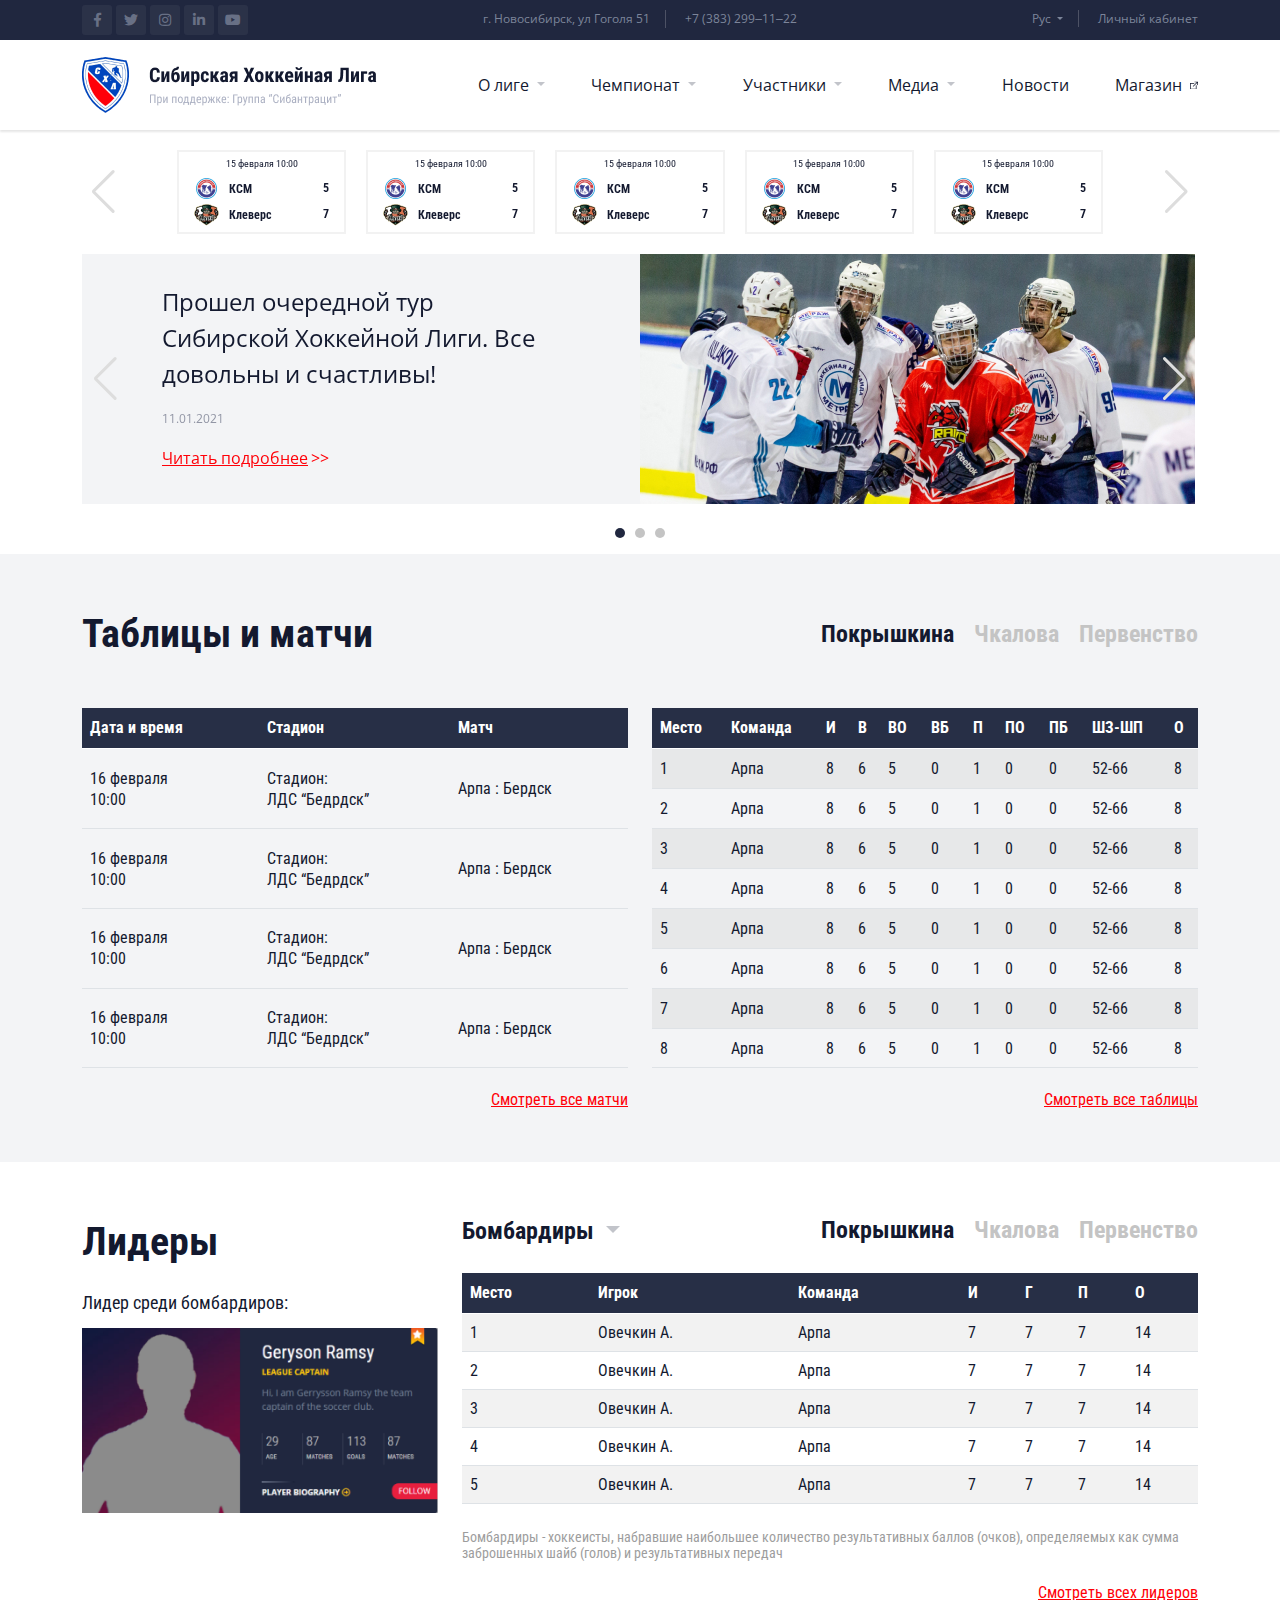
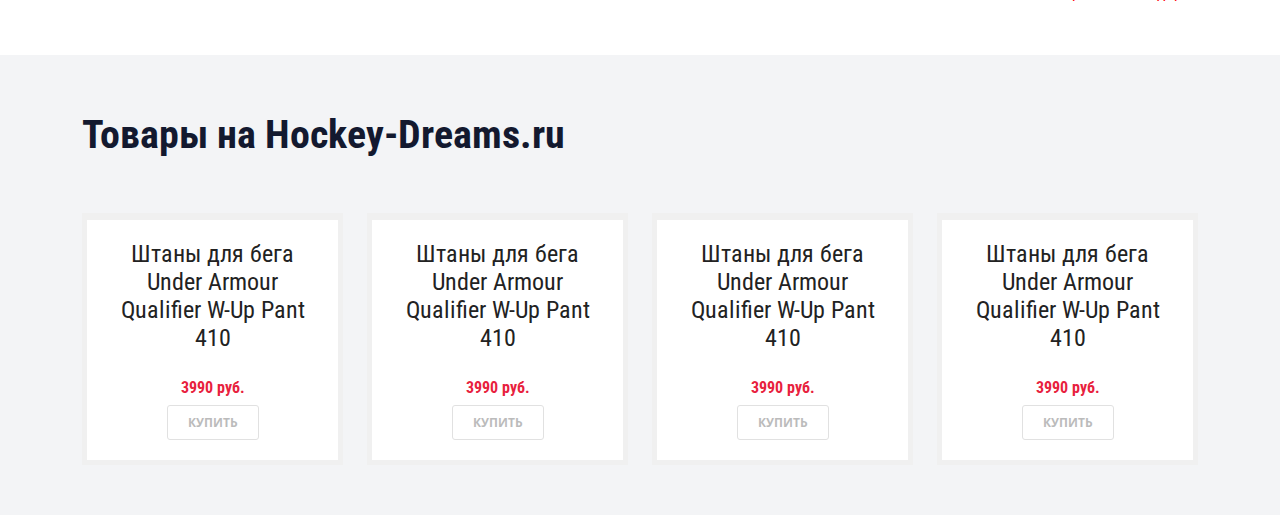
==== hockeySlider/index.html @ 1433e9c4 "Add files via upload" ====
<!DOCTYPE html>
<html lang="ru">
<head>
  <meta charset="UTF-8">
  <meta http-equiv="X-UA-Compatible" content="IE=edge">
  <meta name="viewport" content="width=device-width, initial-scale=1.0">
  <title>HOCKEY SLIDER</title>
  <link rel="stylesheet" href="./css/include/bootstrap.min.css" />
  <link rel="stylesheet" href="./css/include/fontawesome.css" />
  <link rel="stylesheet" href="./css/include/swiper-bundle.min.css" />
  <link rel="stylesheet" href="./css/style.css" />
</head>
<body>

  <header class="header">
    <div class="topbar d-none d-lg-block">
      <div class="container">
        <div class="row">
          <div class="col-3 col-xl-4">
            <ul class="topsocial">
              <li>
                <a href="#" class="fb"><i class="fab fa-facebook-f"></i></a>
              </li>
              <li>
                <a href="#" class="tw"><i class="fab fa-twitter"></i></a>
              </li>
              <li>
                <a href="#" class="insta"><i class="fab fa-instagram"></i></a>
              </li>
              <li>
                <a href="#" class="in"><i class="fab fa-linkedin-in"></i></a>
              </li>
              <li>
                <a href="#" class="yt"><i class="fab fa-youtube"></i></a>
              </li>
            </ul>
          </div>
          <div class="col-6 col-xl-4 d-flex justify-content-center">
            <ul class="toplinks">
              <li class="top-adress">г. Новосибирск, ул Гоголя 51</li>
              <li class="top-phone"><a class="phone" href="#">+7 (383) 299‒11‒22</a></li>
            </ul>
          </div>
          <div class="col-3 col-xl-4 d-flex justify-content-end">
            <ul class="toplinks">
              <li class="lang-btn dropdown">
                  <a class="dropdown-toggle" href="#" id="langDropdown" role="button" data-bs-toggle="dropdown" aria-expanded="false">
                    Рус
                  </a>
                  <ul class="dropdown-menu" aria-labelledby="langDropdown">
                    <li class="d-block"><a class="dropdown-item" href="#">ENG</a></li>
                    <li class="d-block"><a class="dropdown-item" href="#">FR</a></li>
                    <li class="d-block"><a class="dropdown-item" href="#">GR</a></li>
                    <li class="d-block"><a class="dropdown-item" href="#">AR</a></li>
                  </ul>
              </li>
              <li class="acctount-btn"> <a href="#">Личный кабинет</a> </li>
            </ul>
          </div>
        </div>
      </div>
    </div>

    <div class="header__main">
      <div class="container">
        <div class="row align-items-center">
          <div class="col-7 col-lg-3 col-xl-4"><img class="img-fluid" src="./img/logo.png" alt="Логотип" /></div>
          <nav class="col d-flex justify-content-end align-items-center">
            <ul id="navigation" class="navbar w-100 d-none d-lg-flex">
              <li class="nav-item dropdown">
                <a class="nav-link dropdown-toggle" href="#" id="navbarDropdown" role="button" data-bs-toggle="dropdown" aria-expanded="false">
                  О лиге
                </a>
                <ul class="dropdown-menu" aria-labelledby="navbarDropdown">
                  <li><a class="dropdown-item" href="#">Ссылка 1</a></li>
                  <li><a class="dropdown-item" href="#">Ссылка 2</a></li>
                  <li><a class="dropdown-item" href="#">Ссылка 3</a></li>
                </ul>
              </li>
              <li class="nav-item dropdown">
                <a class="nav-link dropdown-toggle" href="#" id="navbarDropdown" role="button" data-bs-toggle="dropdown" aria-expanded="false">
                  Чемпионат
                </a>
                <ul class="dropdown-menu" aria-labelledby="navbarDropdown">
                  <li><a class="dropdown-item" href="#">Ссылка 1</a></li>
                  <li><a class="dropdown-item" href="#">Ссылка 2</a></li>
                  <li><a class="dropdown-item" href="#">Ссылка 3</a></li>
                </ul>
              </li>
              <li class="nav-item dropdown">
                <a class="nav-link dropdown-toggle" href="#" id="navbarDropdown" role="button" data-bs-toggle="dropdown" aria-expanded="false">
                  Участники
                </a>
                <ul class="dropdown-menu" aria-labelledby="navbarDropdown">
                  <li><a class="dropdown-item" href="#">Ссылка 1</a></li>
                  <li><a class="dropdown-item" href="#">Ссылка 2</a></li>
                  <li><a class="dropdown-item" href="#">Ссылка 3</a></li>
                </ul>
              </li>
              <li class="nav-item dropdown">
                <a class="nav-link dropdown-toggle" href="#" id="navbarDropdown" role="button" data-bs-toggle="dropdown" aria-expanded="false">
                  Медиа
                </a>
                <ul class="dropdown-menu" aria-labelledby="navbarDropdown">
                  <li><a class="dropdown-item" href="#">Ссылка 1</a></li>
                  <li><a class="dropdown-item" href="#">Ссылка 2</a></li>
                  <li><a class="dropdown-item" href="#">Ссылка 3</a></li>
                </ul>
              </li>
              <li class="nav-item">
                <a class="nav-link" href="#">Новости</a>
              </li>
              <li class="nav-item position-relative">
                <a class="nav-link pr-0 shop-link" href="#">Магазин</a>
              </li>
            </ul>
            <button class="nav-toggle-btn d-flex d-lg-none">
              <span class="line"></span>
              <span class="line"></span>
              <span class="line"></span>
            </button>
            <div class="mobile-nav-overly d-block d-lg-none">
              <div class="mobile-nav">
                <div class="accordion" id="mobileNav">
                  <div class="accordion-item">
                    <h2 class="accordion-header" id="headingOne">
                      <button class="accordion-button collapsed" type="button" data-bs-toggle="collapse" data-bs-target="#collapseOne" aria-expanded="false" aria-controls="collapseOne">
                        О лиге
                      </button>
                    </h2>
                    <div id="collapseOne" class="accordion-collapse collapse" aria-labelledby="headingOne" data-bs-parent="#mobileNav">
                      <div class="accordion-body">
                        <ul class="accordion-list">
                          <li><a href="#">Ссылка 1</a></li>
                          <li><a href="#">Ссылка 2</a></li>
                          <li><a href="#">Ссылка 3</a></li>
                        </ul>
                      </div>
                    </div>
                  </div>
                  <div class="accordion-item">
                    <h2 class="accordion-header" id="headingTwo">
                      <button class="accordion-button collapsed" type="button" data-bs-toggle="collapse" data-bs-target="#collapseTwo" aria-expanded="false" aria-controls="collapseTwo">
                        Чемпионат
                      </button>
                    </h2>
                    <div id="collapseTwo" class="accordion-collapse collapse" aria-labelledby="headingTwo" data-bs-parent="#mobileNav">
                      <div class="accordion-body">
                        <ul class="accordion-list">
                          <li><a href="#">Ссылка 1</a></li>
                          <li><a href="#">Ссылка 2</a></li>
                          <li><a href="#">Ссылка 3</a></li>
                        </ul>
                      </div>
                    </div>
                  </div>
                  <div class="accordion-item">
                    <h2 class="accordion-header" id="headingThree">
                      <button class="accordion-button collapsed" type="button" data-bs-toggle="collapse" data-bs-target="#collapseThree" aria-expanded="false" aria-controls="collapseThree">
                        Участники
                      </button>
                    </h2>
                    <div id="collapseThree" class="accordion-collapse collapse" aria-labelledby="headingThree" data-bs-parent="#mobileNav">
                      <div class="accordion-body">
                        <ul class="accordion-list">
                          <li><a href="#">Ссылка 1</a></li>
                          <li><a href="#">Ссылка 2</a></li>
                          <li><a href="#">Ссылка 3</a></li>
                        </ul>
                      </div>
                    </div>
                  </div>
                  <div class="accordion-item">
                    <h2 class="accordion-header" id="headingFour">
                      <button class="accordion-button collapsed" type="button" data-bs-toggle="collapse" data-bs-target="#collapseFour" aria-expanded="false" aria-controls="collapseFour">
                        Медиа
                      </button>
                    </h2>
                    <div id="collapseFour" class="accordion-collapse collapse" aria-labelledby="headingFour" data-bs-parent="#mobileNav">
                      <div class="accordion-body">
                        <ul class="accordion-list">
                          <li><a href="#">Ссылка 1</a></li>
                          <li><a href="#">Ссылка 2</a></li>
                          <li><a href="#">Ссылка 3</a></li>
                        </ul>
                      </div>
                    </div>
                  </div>
                  <div class="accordion-item">
                    <h2 class="accordion-header">
                      <a class="accordion-button collapsed" href="#">Новости</a>
                    </h2>
                  </div>
                  <div class="accordion-item">
                    <h2 class="accordion-header">
                      <a class="accordion-button collapsed" href="#">Магазин</a>
                    </h2>
                  </div>
                </div>
              </div>
            </div>
          </nav>
        </div>
      </div>
    </div>
  </header>
  
  <section class="slider">
    <div class="container">
      <div class="row position-relative">
        <div class="col-10 mx-auto ">
          <div class="swiper-container slider-score">
            <div class="swiper-wrapper">
              <div class="swiper-slide">
                <div class="score-block">
                  <p class="score-date text-center">15 февраля 10:00</p>
                  <div class="score-item d-flex justify-content-between align-items-center w-100">
                    <div class="score-command">
                      <img src="./img/ksm.png" alt="" />
                      <span class="command-name">КСМ</span>
                    </div>
                    <p class="score-number">5</p>
                  </div>
                  <div class="score-item d-flex justify-content-between align-items-center w-100">
                    <div class="score-command">
                      <img src="./img/klevers.png" alt="" />
                      <span class="command-name">Клеверс</span>
                    </div>
                    <p class="score-number">7</p>
                  </div>
                </div>
              </div>
              <div class="swiper-slide">
                <div class="score-block">
                  <p class="score-date text-center">15 февраля 10:00</p>
                  <div class="score-item d-flex justify-content-between align-items-center w-100">
                    <div class="score-command">
                      <img src="./img/ksm.png" alt="" />
                      <span class="command-name">КСМ</span>
                    </div>
                    <p class="score-number">5</p>
                  </div>
                  <div class="score-item d-flex justify-content-between align-items-center w-100">
                    <div class="score-command">
                      <img src="./img/klevers.png" alt="" />
                      <span class="command-name">Клеверс</span>
                    </div>
                    <p class="score-number">7</p>
                  </div>
                </div>
              </div>
              <div class="swiper-slide">
                <div class="score-block">
                  <p class="score-date text-center">15 февраля 10:00</p>
                  <div class="score-item d-flex justify-content-between align-items-center w-100">
                    <div class="score-command">
                      <img src="./img/ksm.png" alt="" />
                      <span class="command-name">КСМ</span>
                    </div>
                    <p class="score-number">5</p>
                  </div>
                  <div class="score-item d-flex justify-content-between align-items-center w-100">
                    <div class="score-command">
                      <img src="./img/klevers.png" alt="" />
                      <span class="command-name">Клеверс</span>
                    </div>
                    <p class="score-number">7</p>
                  </div>
                </div>
              </div>
              <div class="swiper-slide">
                <div class="score-block">
                  <p class="score-date text-center">15 февраля 10:00</p>
                  <div class="score-item d-flex justify-content-between align-items-center w-100">
                    <div class="score-command">
                      <img src="./img/ksm.png" alt="" />
                      <span class="command-name">КСМ</span>
                    </div>
                    <p class="score-number">5</p>
                  </div>
                  <div class="score-item d-flex justify-content-between align-items-center w-100">
                    <div class="score-command">
                      <img src="./img/klevers.png" alt="" />
                      <span class="command-name">Клеверс</span>
                    </div>
                    <p class="score-number">7</p>
                  </div>
                </div>
              </div>
              <div class="swiper-slide">
                <div class="score-block">
                  <p class="score-date text-center">15 февраля 10:00</p>
                  <div class="score-item d-flex justify-content-between align-items-center w-100">
                    <div class="score-command">
                      <img src="./img/ksm.png" alt="" />
                      <span class="command-name">КСМ</span>
                    </div>
                    <p class="score-number">5</p>
                  </div>
                  <div class="score-item d-flex justify-content-between align-items-center w-100">
                    <div class="score-command">
                      <img src="./img/klevers.png" alt="" />
                      <span class="command-name">Клеверс</span>
                    </div>
                    <p class="score-number">7</p>
                  </div>
                </div>
              </div>
              <div class="swiper-slide">
                <div class="score-block">
                  <p class="score-date text-center">15 февраля 10:00</p>
                  <div class="score-item d-flex justify-content-between align-items-center w-100">
                    <div class="score-command">
                      <img src="./img/ksm.png" alt="" />
                      <span class="command-name">КСМ</span>
                    </div>
                    <p class="score-number">5</p>
                  </div>
                  <div class="score-item d-flex justify-content-between align-items-center w-100">
                    <div class="score-command">
                      <img src="./img/klevers.png" alt="" />
                      <span class="command-name">Клеверс</span>
                    </div>
                    <p class="score-number">7</p>
                  </div>
                </div>
              </div>
              <div class="swiper-slide">
                <div class="score-block">
                  <p class="score-date text-center">15 февраля 10:00</p>
                  <div class="score-item d-flex justify-content-between align-items-center w-100">
                    <div class="score-command">
                      <img src="./img/ksm.png" alt="" />
                      <span class="command-name">КСМ</span>
                    </div>
                    <p class="score-number">5</p>
                  </div>
                  <div class="score-item d-flex justify-content-between align-items-center w-100">
                    <div class="score-command">
                      <img src="./img/klevers.png" alt="" />
                      <span class="command-name">Клеверс</span>
                    </div>
                    <p class="score-number">7</p>
                  </div>
                </div>
              </div>
              <div class="swiper-slide">
                <div class="score-block">
                  <p class="score-date text-center">15 февраля 10:00</p>
                  <div class="score-item d-flex justify-content-between align-items-center w-100">
                    <div class="score-command">
                      <img src="./img/ksm.png" alt="" />
                      <span class="command-name">КСМ</span>
                    </div>
                    <p class="score-number">5</p>
                  </div>
                  <div class="score-item d-flex justify-content-between align-items-center w-100">
                    <div class="score-command">
                      <img src="./img/klevers.png" alt="" />
                      <span class="command-name">Клеверс</span>
                    </div>
                    <p class="score-number">7</p>
                  </div>
                </div>
              </div>
              <div class="swiper-slide">
                <div class="score-block">
                  <p class="score-date text-center">15 февраля 10:00</p>
                  <div class="score-item d-flex justify-content-between align-items-center w-100">
                    <div class="score-command">
                      <img src="./img/ksm.png" alt="" />
                      <span class="command-name">КСМ</span>
                    </div>
                    <p class="score-number">5</p>
                  </div>
                  <div class="score-item d-flex justify-content-between align-items-center w-100">
                    <div class="score-command">
                      <img src="./img/klevers.png" alt="" />
                      <span class="command-name">Клеверс</span>
                    </div>
                    <p class="score-number">7</p>
                  </div>
                </div>
              </div>
              <div class="swiper-slide">
                <div class="score-block">
                  <p class="score-date text-center">15 февраля 10:00</p>
                  <div class="score-item d-flex justify-content-between align-items-center w-100">
                    <div class="score-command">
                      <img src="./img/ksm.png" alt="" />
                      <span class="command-name">КСМ</span>
                    </div>
                    <p class="score-number">5</p>
                  </div>
                  <div class="score-item d-flex justify-content-between align-items-center w-100">
                    <div class="score-command">
                      <img src="./img/klevers.png" alt="" />
                      <span class="command-name">Клеверс</span>
                    </div>
                    <p class="score-number">7</p>
                  </div>
                </div>
              </div>
            </div>
          </div>
        </div>
        <div class="swiper-button-prev score-button-prev"></div>
        <div class="swiper-button-next score-button-next"></div>
      </div>

      <div class="slider-wrapper">
        <div class="swiper-container main-slider">
          <div class="swiper-wrapper">
            <div class="swiper-slide">
              <div class="d-flex flex-column-reverse flex-md-row">
                <div class="col-12 col-md-6 slider-text-block">
                  <p class="slider-title">
                    Прошел очередной тур Сибирской Хоккейной Лиги. Все довольны и счастливы!
                  </p>
                  <p class="slider-data">
                    11.01.2021
                  </p>
                  <a href="#" class="slider-link">Читать подробнее</a>
                </div>
                <div class="col-12 col-md-6 px-0">
                  <img src="./img/hockey.jpg" alt="hockey" class="img-fluid" />
                </div>
              </div>
            </div>
            <div class="swiper-slide">
              <div class="d-flex flex-column-reverse flex-md-row">
                <div class="col-12 col-md-6 slider-text-block">
                  <p class="slider-title">
                    Прошел очередной тур Сибирской Хоккейной Лиги. Все довольны и счастливы!
                  </p>
                  <p class="slider-data">
                    11.01.2021
                  </p>
                  <a href="#" class="slider-link">Читать подробнее</a>
                </div>
                <div class="col-12 col-md-6 px-0">
                  <img src="./img/hockey.jpg" alt="hockey" class="img-fluid" />
                </div>
              </div>
            </div>
            <div class="swiper-slide">
              <div class="d-flex flex-column-reverse flex-md-row">
                <div class="col-12 col-md-6 slider-text-block">
                  <p class="slider-title">
                    Прошел очередной тур Сибирской Хоккейной Лиги. Все довольны и счастливы!
                  </p>
                  <p class="slider-data">
                    11.01.2021
                  </p>
                  <a href="#" class="slider-link">Читать подробнее</a>
                </div>
                <div class="col-12 col-md-6 px-0">
                  <img src="./img/hockey.jpg" alt="hockey" class="img-fluid" />
                </div>
              </div>
            </div>
          </div>
  
          <div class="swiper-button-prev"></div>
          <div class="swiper-button-next"></div>
        </div>
        <div class="swiper-pagination"></div>
      </div>
    </div>
  </section>

  <section class="match">
    <div class="container">
      <div class="match-header d-md-flex justify-content-between align-items-center">
        <h2 class="headline">Таблицы и матчи</h2>
        <ul class="match-list d-none d-md-flex">
          <li class="match-list__item active">Покрышкина</li>
          <li class="match-list__item">Чкалова</li>
          <li class="match-list__item">Первенство</li>
        </ul>

        <div class="match__dropdown d-block d-md-none">
          <a class="dropdown-toggle" href="#" id="matchDrop" role="button" data-bs-toggle="dropdown" aria-expanded="false">
            Покрышкина
          </a>
          <ul class="dropdown-menu" aria-labelledby="matchDrop">
            <li><a class="dropdown-item" href="#">Покрышкина</a></li>
            <li><a class="dropdown-item" href="#">Чкалова</a></li>
            <li><a class="dropdown-item" href="#">Первенство</a></li>
          </ul>
        </div>
      </div>
      <div class="row row-cols-1 row-cols-lg-2 g-4">
        <div class="col">
          <div class="table-responsive">
            <table class="table match-table">
              <thead>
                <tr>
                  <th scope="col">Дата и время</th>
                  <th scope="col">Стадион</th>
                  <th scope="col">Матч</th>
                </tr>
              </thead>
              <tbody>
                <tr>
                  <td>16 февраля<br/>10:00</td>
                  <td>Стадион:<br/>ЛДС “Бедрдск”</td>
                  <td>Арпа : Бердск</td>
                </tr>
                <tr>
                  <td>16 февраля<br/>10:00</td>
                  <td>Стадион:<br/>ЛДС “Бедрдск”</td>
                  <td>Арпа : Бердск</td>
                </tr>
                <tr>
                  <td>16 февраля<br/>10:00</td>
                  <td>Стадион:<br/>ЛДС “Бедрдск”</td>
                  <td>Арпа : Бердск</td>
                </tr>
                <tr>
                  <td>16 февраля<br/>10:00</td>
                  <td>Стадион:<br/>ЛДС “Бедрдск”</td>
                  <td>Арпа : Бердск</td>
                </tr>
              </tbody>
            </table>
          </div>
          <a href="#" class="match__link link d-block text-end">Смотреть все матчи</a>
        </div>
        <div class="col">
          <div class="table-responsive">
            <table class="table table-striped match-table">
              <thead>
                <tr>
                  <th scope="col">Место</th>
                  <th scope="col">Команда</th>
                  <th scope="col">И</th>
                  <th scope="col">В</th>
                  <th scope="col">ВО</th>
                  <th scope="col">ВБ</th>
                  <th scope="col">П</th>
                  <th scope="col">ПО</th>
                  <th scope="col">ПБ</th>
                  <th scope="col">ШЗ-ШП</th>
                  <th scope="col">О</th>
                </tr>
              </thead>
              <tbody>
                <tr>
                  <td>1</td>
                  <td>Арпа</td>
                  <td>8</td>
                  <td>6</td>
                  <td>5</td>
                  <td>0</td>
                  <td>1</td>
                  <td>0</td>
                  <td>0</td>
                  <td>52-66</td>
                  <td>8</td>
                </tr>
                <tr>
                  <td>2</td>
                  <td>Арпа</td>
                  <td>8</td>
                  <td>6</td>
                  <td>5</td>
                  <td>0</td>
                  <td>1</td>
                  <td>0</td>
                  <td>0</td>
                  <td>52-66</td>
                  <td>8</td>
                </tr>
                <tr>
                  <td>3</td>
                  <td>Арпа</td>
                  <td>8</td>
                  <td>6</td>
                  <td>5</td>
                  <td>0</td>
                  <td>1</td>
                  <td>0</td>
                  <td>0</td>
                  <td>52-66</td>
                  <td>8</td>
                </tr>
                <tr>
                  <td>4</td>
                  <td>Арпа</td>
                  <td>8</td>
                  <td>6</td>
                  <td>5</td>
                  <td>0</td>
                  <td>1</td>
                  <td>0</td>
                  <td>0</td>
                  <td>52-66</td>
                  <td>8</td>
                </tr>
                <tr>
                  <td>5</td>
                  <td>Арпа</td>
                  <td>8</td>
                  <td>6</td>
                  <td>5</td>
                  <td>0</td>
                  <td>1</td>
                  <td>0</td>
                  <td>0</td>
                  <td>52-66</td>
                  <td>8</td>
                </tr>
                <tr>
                  <td>6</td>
                  <td>Арпа</td>
                  <td>8</td>
                  <td>6</td>
                  <td>5</td>
                  <td>0</td>
                  <td>1</td>
                  <td>0</td>
                  <td>0</td>
                  <td>52-66</td>
                  <td>8</td>
                </tr>
                <tr>
                  <td>7</td>
                  <td>Арпа</td>
                  <td>8</td>
                  <td>6</td>
                  <td>5</td>
                  <td>0</td>
                  <td>1</td>
                  <td>0</td>
                  <td>0</td>
                  <td>52-66</td>
                  <td>8</td>
                </tr>
                <tr>
                  <td>8</td>
                  <td>Арпа</td>
                  <td>8</td>
                  <td>6</td>
                  <td>5</td>
                  <td>0</td>
                  <td>1</td>
                  <td>0</td>
                  <td>0</td>
                  <td>52-66</td>
                  <td>8</td>
                </tr>
              </tbody>
            </table>
          </div>
          <a href="#" class="match__link link d-block text-end">Смотреть все таблицы</a>
        </div>
      </div>
    </div>
  </section>

  <section class="leaders">
    <div class="container">
      <div class="row">
        <div class="col-12 col-lg-4 mb-4 mb-lg-0">
          <h2 class="headline">Лидеры</h2>
          <p class="leader-card-title">Лидер среди бомбардиров:</p>
          <img src="./img/card.png" alt="" class="img-fluid" />
        </div>
        <div class="col-12 col-lg-8">
          <div class="leader-header d-flex justify-content-md-between align-items-center">
            <div class="match__dropdown">
              <a class="dropdown-toggle" href="#" id="bombDrop" role="button" data-bs-toggle="dropdown" aria-expanded="false">
                Бомбардиры
              </a>
              <ul class="dropdown-menu" aria-labelledby="bombDrop">
                <li><a class="dropdown-item" href="#">Бомбардиры 1</a></li>
                <li><a class="dropdown-item" href="#">Бомбардиры 2</a></li>
                <li><a class="dropdown-item" href="#">Бомбардиры 3</a></li>
              </ul>
            </div>
            <ul class="match-list d-none d-md-flex">
              <li class="match-list__item active">Покрышкина</li>
              <li class="match-list__item">Чкалова</li>
              <li class="match-list__item">Первенство</li>
            </ul>
            <div class="match__dropdown d-block d-md-none mx-3">
              <a class="dropdown-toggle" href="#" id="matchDrop2" role="button" data-bs-toggle="dropdown" aria-expanded="false">
                Покрышкина
              </a>
              <ul class="dropdown-menu" aria-labelledby="matchDrop2">
                <li><a class="dropdown-item" href="#">Покрышкина</a></li>
                <li><a class="dropdown-item" href="#">Чкалова</a></li>
                <li><a class="dropdown-item" href="#">Первенство</a></li>
              </ul>
            </div>
          </div>
          <div class="table-responsive">
            <table class="table table-striped">
              <thead>
                <tr>
                  <th scope="col">Место</th>
                  <th scope="col">Игрок</th>
                  <th scope="col">Команда</th>
                  <th scope="col">И</th>
                  <th scope="col">Г</th>
                  <th scope="col">П</th>
                  <th scope="col">О</th>
                </tr>
              </thead>
              <tbody>
                <tr>
                  <td>1</td>
                  <td>Овечкин А.</td>
                  <td>Арпа</td>
                  <td>7</td>
                  <td>7</td>
                  <td>7</td>
                  <td>14</td>
                </tr>
                <tr>
                  <td>2</td>
                  <td>Овечкин А.</td>
                  <td>Арпа</td>
                  <td>7</td>
                  <td>7</td>
                  <td>7</td>
                  <td>14</td>
                </tr>
                <tr>
                  <td>3</td>
                  <td>Овечкин А.</td>
                  <td>Арпа</td>
                  <td>7</td>
                  <td>7</td>
                  <td>7</td>
                  <td>14</td>
                </tr>
                <tr>
                  <td>4</td>
                  <td>Овечкин А.</td>
                  <td>Арпа</td>
                  <td>7</td>
                  <td>7</td>
                  <td>7</td>
                  <td>14</td>
                </tr>
                <tr>
                  <td>5</td>
                  <td>Овечкин А.</td>
                  <td>Арпа</td>
                  <td>7</td>
                  <td>7</td>
                  <td>7</td>
                  <td>14</td>
                </tr>
              </tbody>
            </table>
          </div>
          <p class="leader-description">
            Бомбардиры - хоккеисты, набравшие наибольшее количество результативных баллов (очков), определяемых как сумма заброшенных шайб (голов) и результативных передач
          </p>
          <a href="#" class="match__link link d-block text-end">Смотреть всех лидеров</a>
        </div>
      </div>
    </div>
  </section>

  <section class="products">
    <div class="container">
      <h2 class="headline">Товары на Hockey-Dreams.ru</h2>
      <div class="row row-cols-1 row-cols-md-2 row-cols-lg-4 g-4 mt-4">
        <div class="col">
          <div class="prod-card">
            <div class="prod-img w-100 d-flex justify-content-center position-relative">
              <img src="http://hockey-dreams.ru/zed/photo/m2286_1620.jpg" alt="" class="img-fluid" />
              <span class="hover-bg position-absolute"></span>
              <a href="#"><i class="fas fa-link"></i></a>
            </div>
            <div class="prod-descript">
              <p class="prod-name text-center">Штаны для бега Under Armour Qualifier W-Up Pant 410</p>
              <div class="d-flex flex-column align-items-center mt-4">
                <p class="prod-price">3990 руб.</p>
                <a href="#" class="prod-btn">Купить</a>
              </div>
            </div>
          </div>
        </div>
        <div class="col">
          <div class="prod-card">
            <div class="prod-img w-100 d-flex justify-content-center position-relative">
              <img src="http://hockey-dreams.ru/zed/photo/m2286_1620.jpg" alt="" class="img-fluid" />
              <span class="hover-bg position-absolute"></span>
              <a href="#"><i class="fas fa-link"></i></a>
            </div>
            <div class="prod-descript">
              <p class="prod-name text-center">Штаны для бега Under Armour Qualifier W-Up Pant 410</p>
              <div class="d-flex flex-column align-items-center mt-4">
                <p class="prod-price">3990 руб.</p>
                <a href="#" class="prod-btn">Купить</a>
              </div>
            </div>
          </div>
        </div>
        <div class="col">
          <div class="prod-card">
            <div class="prod-img w-100 d-flex justify-content-center position-relative">
              <img src="http://hockey-dreams.ru/zed/photo/m2286_1620.jpg" alt="" class="img-fluid" />
              <span class="hover-bg position-absolute"></span>
              <a href="#"><i class="fas fa-link"></i></a>
            </div>
            <div class="prod-descript">
              <p class="prod-name text-center">Штаны для бега Under Armour Qualifier W-Up Pant 410</p>
              <div class="d-flex flex-column align-items-center mt-4">
                <p class="prod-price">3990 руб.</p>
                <a href="#" class="prod-btn">Купить</a>
              </div>
            </div>
          </div>
        </div>
        <div class="col">
          <div class="prod-card">
            <div class="prod-img w-100 d-flex justify-content-center position-relative">
              <img src="http://hockey-dreams.ru/zed/photo/m2286_1620.jpg" alt="" class="img-fluid" />
              <span class="hover-bg position-absolute"></span>
              <a href="#"><i class="fas fa-link"></i></a>
            </div>
            <div class="prod-descript">
              <p class="prod-name text-center">Штаны для бега Under Armour Qualifier W-Up Pant 410</p>
              <div class="d-flex flex-column align-items-center mt-4">
                <p class="prod-price">3990 руб.</p>
                <a href="#" class="prod-btn">Купить</a>
              </div>
            </div>
          </div>
        </div>
      </div>
    </div>
  </section>
  
  <script src="./js/include/bootstrap.bundle.min.js"></script>
  <script src="./js/include/swiper-bundle.min.js"></script>
  <script src="./js/index.js"></script>
</body>
</html>
---- hockeySlider/css/style.css ----
/* Google Fonts Start */
@import url('https://fonts.googleapis.com/css?family=Roboto+Condensed:300,300i,400,400i,700,700i');
@import url('https://fonts.googleapis.com/css?family=Open+Sans:300,300i,400,400i,600,600i,700,700i,800,800i');
@import url('https://fonts.googleapis.com/css?family=Montserrat:300,300i,400,400i,500,500i,600,600i,700,700i,800,800i,900&display=swap');
@import url('https://fonts.googleapis.com/css?family=Poppins:300,400,400i,500,500i,600,600i,700,700i,800,800i&display=swap');
/* Google Fonts End */

html body { font-family: 'Open Sans', sans-serif; }
h1, h2, h3, h4, h5, h6, p { margin: 0; }
.phone { pointer-events: none; }
@media (max-width: 991px) {
  .phone { pointer-events: all; }
}
.headline {
  font-family: 'Roboto Condensed', sans-serif;
  font-weight: bold;
  font-size: 40px;
  line-height: 150%;
  color: #13192F;
}
@media (max-width: 767px) {
  .headline { font-size: 24px; }
}
.link {
  font-family: 'Roboto Condensed', sans-serif;
  font-size: 16px;
  line-height: 24px;
  color: #FF0008;
}
.link:hover { color: #FF0008; }

/* HEADER */
.topbar {
	background: #20273f;
	width: 100%;
	padding: 5px 0;
}
.topsocial {
	margin: 0;
	padding: 0;
	list-style: none;
}
.topsocial li { display: inline-block; }
.topsocial a {
	width: 30px;
	height: 30px;
	display: block;
	text-align: center;
	line-height: 30px;
	background: rgba(255,255,255,.05);
	color: #687085;
	font-size: 14px;
	border-radius: 3px;
  transition: .25s;
}
.topsocial a.fb:hover {
	background: #4267b2;
	color: #fff;
}
.topsocial a.tw:hover {
	background: #1cb7eb;
	color: #fff;
}
.topsocial a.insta:hover {
	background: #a8a8a8;
	color: #fff;
}
.topsocial a.in:hover {
	background: #1686b0;
	color: #fff;
}
.topsocial a.yt:hover {
	background: #dc472e;
	color: #fff;
}

.toplinks {
	margin: 0px;
	padding: 0px;
	list-style: none;
}
.toplinks li { display: inline-block; }
.top-adress {
  color: #7c859a;
	font-size: 12px;
  border-right: 1px solid #4d5265;
  padding-right: 15px;
}
.toplinks li a:hover { color: #e81f3e; }
.toplinks li a {
  text-decoration: none;
	color: #7c859a;
	font-size: 12px;
  margin-left: 15px;
}
.toplinks .btn.btn-secondary {
	background: none;
	padding: 0px;
	font-size: 12px;
	line-height: 30px;
	border: 0px;
	color: #7c859a;
	border-right: 1px solid #4d5265;
	padding: 0 10px;
	border-radius: 0px;
  padding-right: 15px;
}
.topbar .dropdown-toggle,
.topbar .dropdown-menu a { margin-left: 0 !important; }
.topbar .dropdown-toggle {
  padding-right: 15px;
	border-right: 1px solid #4d5265;
}

.header__main { 
  padding: 17px 0; 
  box-shadow: 0px 2px 2px rgba(0, 0, 0, 0.1);
}
.navbar {
  list-style: none;
  margin: 0;
  padding: 0;
}
.navbar .nav-link {
  font-size: 16px;
  line-height: 19px;
  color: #13192F;
}
.navbar .dropdown-toggle::after { color: #C2C4CA; }
.navbar .dropdown-toggle { outline: none; }
.navbar .dropdown-menu {
  top: 85%;
  margin: 0;
}
.navbar .shop-link::after {
  content: "";
  position: absolute;
  right: 0;
  top: 50%;
  transform: translateY(-50%);
  width: 8px;
  height: 8px;
  background-image: url('../img/icons/foreign.svg');
  background-repeat: no-repeat;
  background-size: cover;
}

.nav-toggle-btn.active {
  position: relative;
  z-index: 1000;
}
.nav-toggle-btn {
  width: 25px;
  height: 20px;
  border: none;
  outline: none;
  background: transparent;
  padding: 0;
  flex-direction: column;
  justify-content: space-between;
  cursor: pointer;
}
.nav-toggle-btn:focus { outline: none; }
.line {
  display: block;
  width: 100%;
  height: 2px;
  background: #13192F;
  transition: .25s;
}
.line-1 {
  transform-origin: 0;
  transform: rotate(45deg);
  background: #e81f3e;
}
.line-2 { opacity: 0; }
.line-3 {
  transform-origin: 0;
  transform: rotate(-45deg);
  background: #e81f3e;
}
.mobile-nav-overly.show {
  visibility: visible;
  opacity: 1;
}
.mobile-nav-overly {
  visibility: hidden;
  opacity: 0; 
  position: fixed;
  top: 0;
  left: 0;
  right: 0;
  bottom: 0;
  background: rgba(40, 38, 70, 0.8);
  transition: opacity .25s;
}
.mobile-nav.show { transform: translateX(0); }
.mobile-nav {
  transform: translateX(-100%);
  width: 260px;
  height: 100%;
  background: rgba(40, 38, 70, 0.8);
  transition: transform .25s;
}
.mobile-nav .accordion-button {
  border: none;
  color: #fff;
  font-weight: 500;
}
.mobile-nav .accordion-button:focus { box-shadow: none; }
.mobile-nav .accordion-item:first-of-type .accordion-button {
  border-top-left-radius: 0;
  border-top-right-radius: 0;
}
.mobile-nav .accordion-button:not(.collapsed) { background-color: transparent; }
.mobile-nav .accordion-button::after { background-image: url('../img/icons/chevron-down.svg'); }
.mobile-nav a.accordion-button::after { background-image: none; }
a.accordion-button { text-decoration: none; }
.mobile-nav .accordion-list {
  list-style: none;
  margin: 0;
}
.mobile-nav .accordion-list li { padding: 1rem 0; }
.mobile-nav .accordion-list a {
  text-decoration: none;
  color: #fff;
  font-weight: 500;
}
/* END HEADER */

/* SLIDER */
.slider {
  padding-top: 20px;
  padding-bottom: 50px;
}

.score-block {
  border: 2px solid #F2F2F2;
  padding: 6px 15px;
}
.score-date {
  font-family: 'Roboto Condensed', sans-serif;
  font-size: 10px;
  line-height: 12px;
  color: #13192F;
  margin-bottom: 5px;
}
.command-name,
.score-number {
  font-family: 'Roboto Condensed', sans-serif;
  font-weight: bold;
  font-size: 12px;
  line-height: 14px;
  color: #13192F;
}
.command-name { margin-left: 6px; }
.score-button-prev,
.score-button-next { outline: none; }
.score-button-prev { left: 20px; }
.score-button-next { right: 20px; }

.main-slider { margin-top: 20px; }
.slider-text-block {
  background: #F3F4F6;
  padding: 30px 80px;
}
.slider-title {
  font-size: 24px;
  line-height: 36px;
  color: #13192F;
  margin-bottom: 20px;
  max-width: 414px;
}
.slider-data {
  font-size: 12px;
  line-height: 14px;
  color: #9296A5;
  margin-bottom: 20px;
}
.slider-link {
  text-decoration: underline;
  font-size: 16px;
  line-height: 24px;
  color: #FF0008;
  transition: .25s;
}
.slider-link::after {
  content: ">>";
  display: inline-block;
  transition: .25s;
  margin-left: 3px;
}
.slider-link:hover {
  color: #FF0008;
  opacity: .5;
}
.slider-link:hover::after { transform: translateX(50%); }
.slider-wrapper { position: relative; }
.swiper-pagination {
  bottom: -40px;
  left: 50%;
  transform: translateX(-50%);
}
.swiper-pagination-bullet {
  width: 10px;
  height: 10px;
  background: #C4C4C4;
  margin-right: 10px;
  opacity: 1;
  transition: opacity .25s;
  outline: none;
}
.swiper-pagination-bullet:hover { opacity: .5; }
.swiper-pagination-bullet:last-child { margin-right: 0; }
.swiper-pagination-bullet-active { background: #20273F; }
.swiper-button-next:after,
.swiper-button-prev:after {
  color: #dddddd;
}

@media (max-width: 1199px) {
  .slider-text-block { padding: 10px 40px; }
  .slider-title { font-size: 20px; }
}
@media (max-width: 991px) {
  .slider-title {
    font-size: 16px;
    line-height: 24px;
    margin-bottom: 10px;
  }
  .slider-data { margin-bottom: 10px; }
  .slider-link { font-size: 14px; }
  .swiper-button-prev { left: 5px; }
  .swiper-button-next { right: 5px; }
}
/* END SLIDER */

/* TABLE MATCH*/
.match {
  background: #F3F4F6;
  padding-top: 50px;
  padding-bottom: 50px;
}
.match-list {
  list-style: none;
  padding: 0;
  margin: 0;
}
.match-list__item {
  font-family: 'Roboto Condensed', sans-serif;
  font-weight: bold;
  font-size: 24px;
  line-height: 36px;
  color: #C4C4C4;
  cursor: pointer;
  transition: color .25s;
}
.match-list__item:hover,
.match-list__item.active { color: #13192F; }
.match-list__item:not(:first-child) { margin-left: 20px; }

.table { margin: 0; }
.match .row { margin-top: 20px; }
.match-table { height: 360px; }
.table th {
  font-family: 'Roboto Condensed', sans-serif;
  vertical-align: middle;
  color: #fff;
  font-weight: bold;
  font-size: 16px;
  line-height: 24px;
  background: #272F46;
}
.table td {
  font-family: 'Roboto Condensed', sans-serif;
  vertical-align: middle;
  font-size: 16px;
  line-height: 21px;
  color: #13192F;
}
.match__link { margin-top: 20px; }

.match__dropdown { margin-top: 5px; }
.match__dropdown .dropdown-toggle {
  font-family: 'Roboto Condensed', sans-serif;
  font-weight: bold;
  font-size: 16px;
  line-height: 19px;
  color: #13192F;
  text-decoration: none;
}
.match__dropdown .dropdown-toggle::after { color: #C2C4CA; }
/* END MATCH */

/* LEADERS */
.leaders {
  margin-top: 50px;
  margin-bottom: 50px;
}
.leader-card-title {
  font-family: 'Roboto Condensed', sans-serif;
  font-size: 18px;
  line-height: 21px;
  color: #13192F;
  margin-top: 20px;
  margin-bottom: 15px;
}
.leader-header { margin-bottom: 25px; }
.leader-description {
  font-family: 'Roboto Condensed', sans-serif;
  font-size: 14px;
  line-height: 16px;
  color: #9D9D9D;
  margin-top: 25px;
}
@media (min-width: 768px) {
  #bombDrop { font-size: 24px; }
}
/* END LEADERS */

/* PRODUCTS */
.products {
  padding-top: 50px;
  padding-bottom: 50px;
  background: #F3F4F6;
}
.prod-card {
  background: #fff;
  border: 5px solid #f0f0f0;
  transition: .25s;
}
.prod-img {
  overflow: hidden;
  border-bottom: 2px solid #f0f0f0;
}
.prod-img img { transition: transform .25s; }
.prod-img .hover-bg {
  top: 0;
  left: 0;
  right: 0;
  bottom: 0;
  background: rgba(0, 0, 0, 0);
  transform: translateY(-100%);
  transition: .25s;
}
.prod-img a {
  width: 40px;
  height: 40px;
  position: absolute;
  top: 50%;
  left: 0;
  transform: translate(-50%, -50%);
  color: #fff;
  text-decoration: none;
  border-radius: 50%;
  background: rgba(255, 255, 255, .5);
  display: flex;
  justify-content: center;
  align-items: center;
  transition: all .25s;
  opacity: 0;
}
.prod-img a:hover { background: #e81f3e; }
.prod-descript { padding: 20px; }
.prod-name {
  line-height: 1.75rem;
  color: #222;
  font-weight: 400;
  font-family: 'Roboto Condensed', sans-serif;
  font-size: 24px;
  transition: color .25s;
}
.prod-price {
  color: #e81f3e;
  font-family: 'Roboto Condensed', sans-serif;
  font-size: 1rem;
  font-weight: bold;
  line-height: 1.5;
  margin-bottom: 5px;
}
.prod-btn {
  border: 1px solid #e1e1e1;
  border-radius: 3px;
  font-size: 12px;
  font-weight: 700;
  color: #bbbbbb;
  line-height: 33px;
  padding: 0 20px;
  text-transform: uppercase;
  text-decoration: none;
  transition: .25s;
}

.prod-card:hover img {
  transform-origin: 50% 50%;
  transform: scale(1.5);
}
.prod-card:hover .hover-bg {
  background: rgba(0, 0, 0, .6);
  transform: translateY(0);
}
.prod-card:hover a {
  left: 50%;
  opacity: 1;
}
.prod-card:hover .prod-name { color: #e81f3e; }
.prod-card:hover .prod-btn {
  border-color: #e81f3e;
  color: #fff;
  background-color: #e81f3e;
}
.prod-card:hover { border: 5px solid #c5c5c5; }
/* END PRODUCTS */
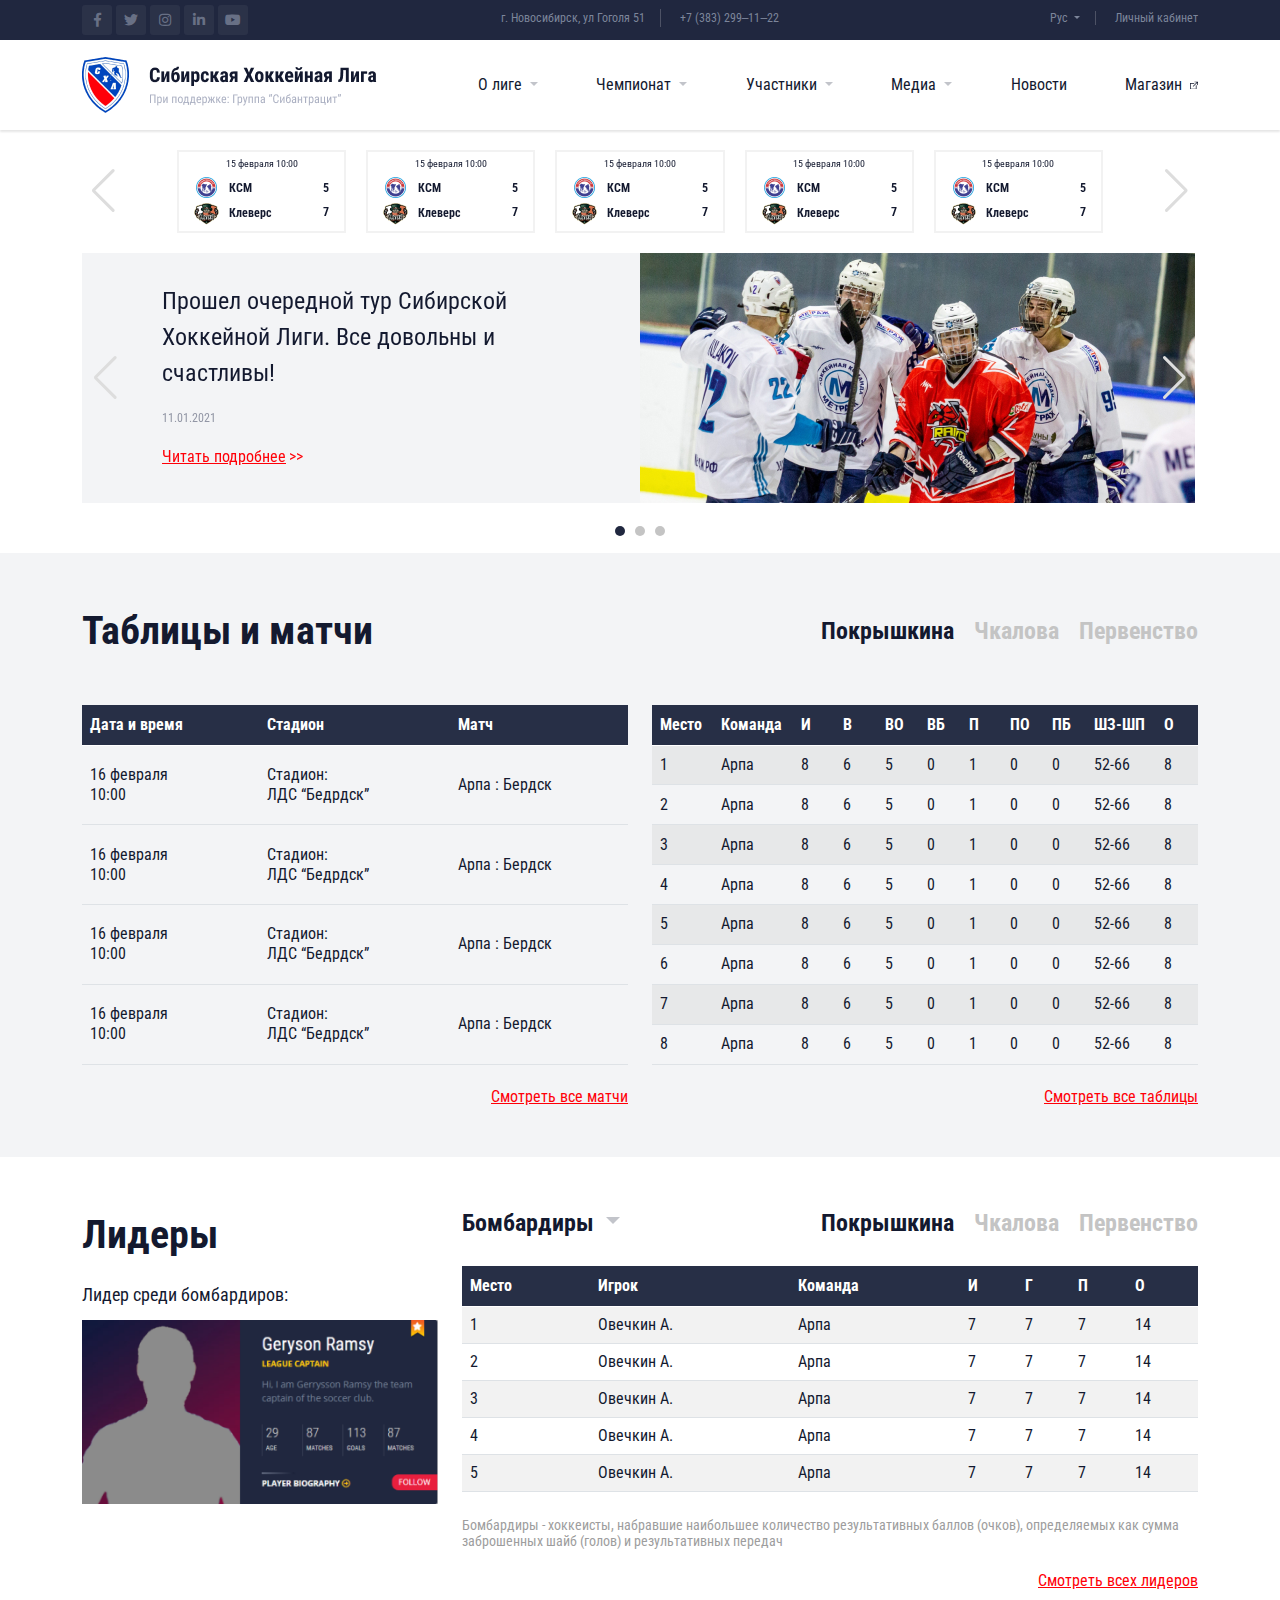
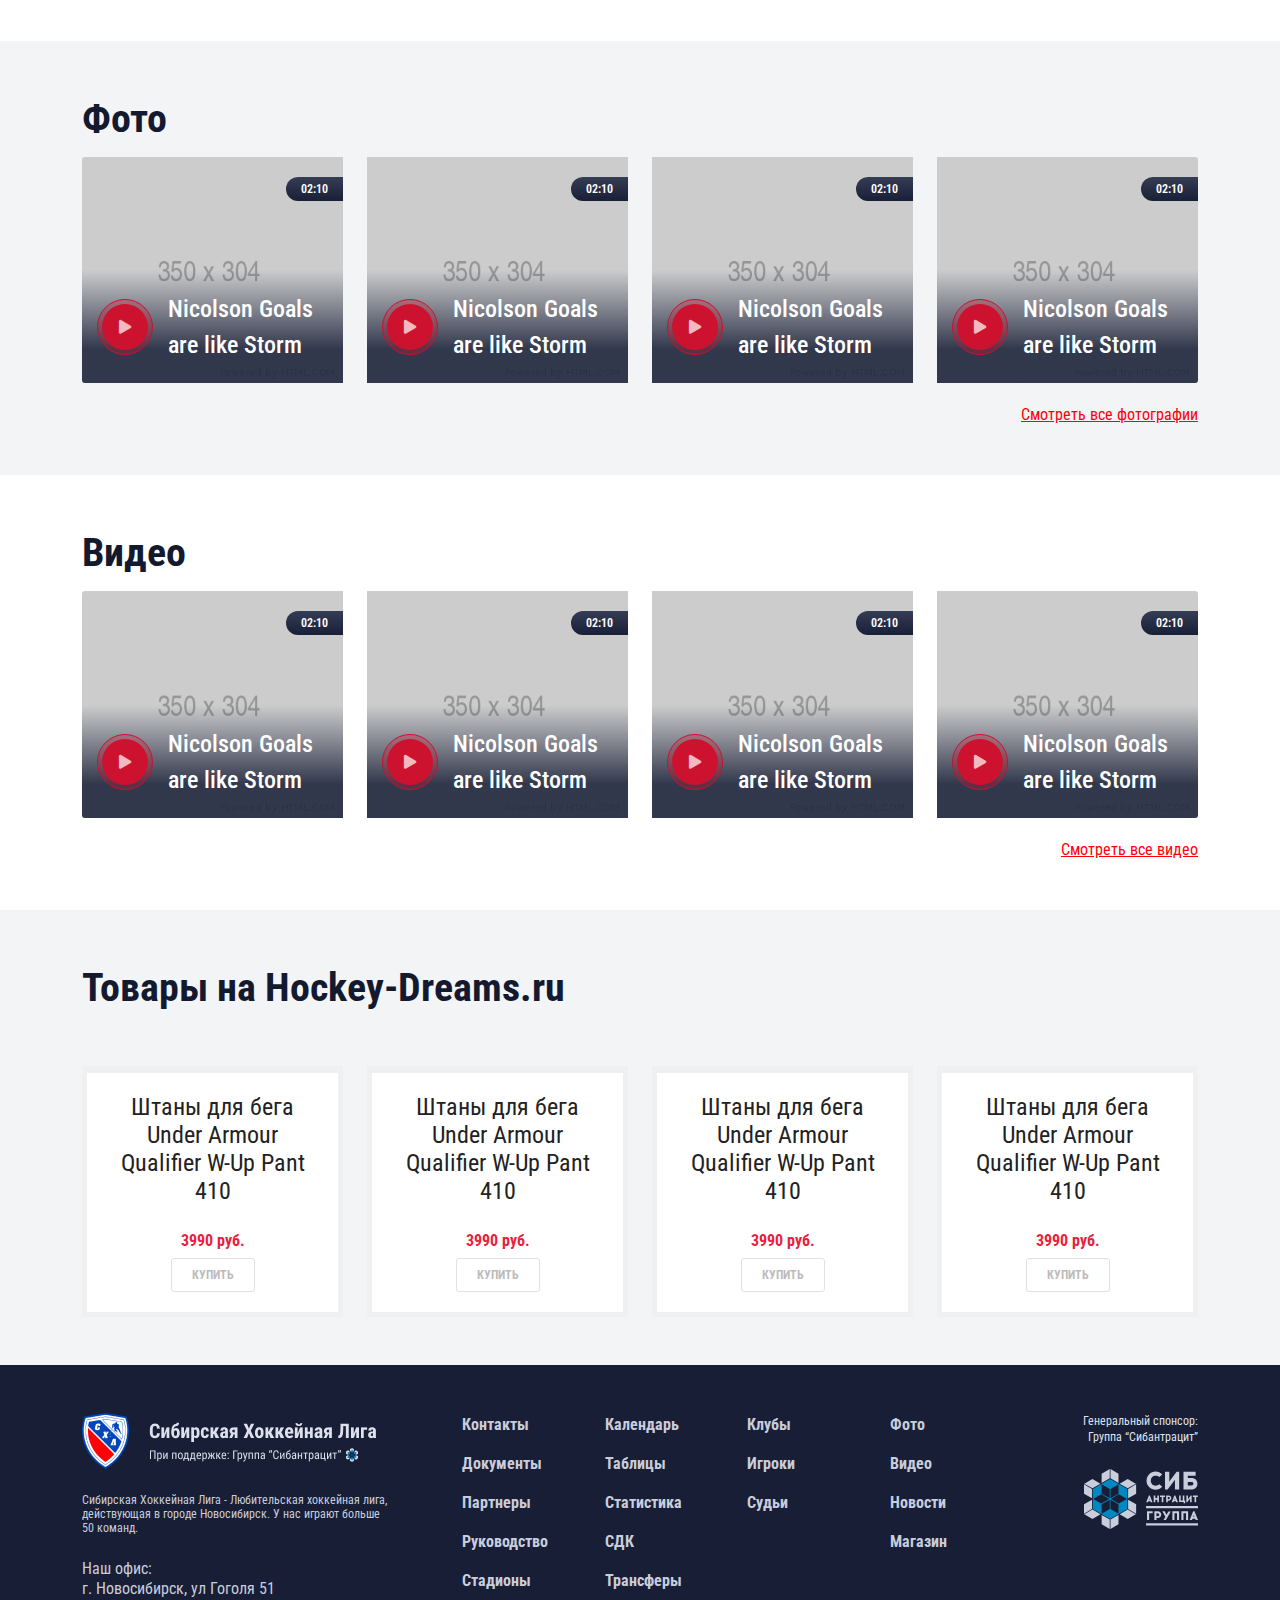
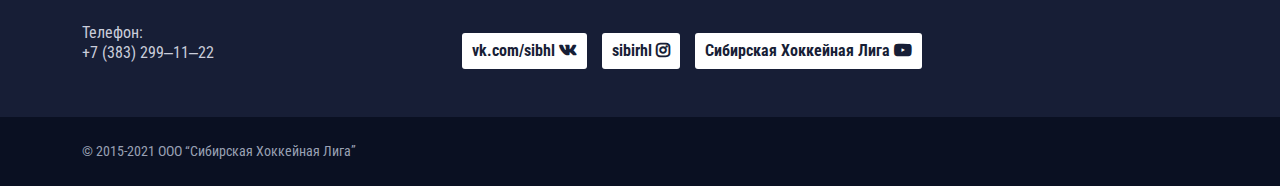
==== commit 1ced6bf2: "v2" ====
--- a/hockeySlider/index.html
+++ b/hockeySlider/index.html
@@ -469,7 +469,7 @@
     </div>
   </section>
 
-  <section class="match">
+  <section class="match py-5 bg-g">
     <div class="container">
       <div class="match-header d-md-flex justify-content-between align-items-center">
         <h2 class="headline">Таблицы и матчи</h2>
@@ -659,7 +659,7 @@
     </div>
   </section>
 
-  <section class="leaders">
+  <section class="leaders py-5">
     <div class="container">
       <div class="row">
         <div class="col-12 col-lg-4 mb-4 mb-lg-0">
@@ -766,7 +766,133 @@
     </div>
   </section>
 
-  <section class="products">
+  <section class="photo py-5 bg-g">
+    <div class="container">
+      <h2 class="headline">Фото</h2>
+      <div class="media-container mt-2 ">
+        <div class="row row-cols-1 row-cols-lg-4 g-4">
+          <div class="col">
+            <div class="media-item d-flex position-relative">
+              <img class="img-fluid" src="./img/media-img.jpg" alt="" />
+              <span class="media-time position-absolute">02:10</span>
+              <span class="media-gradient position-absolute"></span>
+              <div class="media-descript position-absolute d-flex align-items-center">
+                <a href="#" class="play-icon-link">
+                  <i class="fas fa-play"></i>
+                </a>
+                <p class="media-name"><a href="#">Nicolson Goals are like Storm</a></p>
+              </div>
+            </div>
+          </div>
+          <div class="col">
+            <div class="media-item d-flex position-relative">
+              <img class="img-fluid" src="./img/media-img.jpg" alt="" />
+              <span class="media-time position-absolute">02:10</span>
+              <span class="media-gradient position-absolute"></span>
+              <div class="media-descript position-absolute d-flex align-items-center">
+                <a href="#" class="play-icon-link">
+                  <i class="fas fa-play"></i>
+                </a>
+                <p class="media-name"><a href="#">Nicolson Goals are like Storm</a></p>
+              </div>
+            </div>
+          </div>
+          <div class="col">
+            <div class="media-item d-flex position-relative">
+              <img class="img-fluid" src="./img/media-img.jpg" alt="" />
+              <span class="media-time position-absolute">02:10</span>
+              <span class="media-gradient position-absolute"></span>
+              <div class="media-descript position-absolute d-flex align-items-center">
+                <a href="#" class="play-icon-link">
+                  <i class="fas fa-play"></i>
+                </a>
+                <p class="media-name"><a href="#">Nicolson Goals are like Storm</a></p>
+              </div>
+            </div>
+          </div>
+          <div class="col">
+            <div class="media-item d-flex position-relative">
+              <img class="img-fluid" src="./img/media-img.jpg" alt="" />
+              <span class="media-time position-absolute">02:10</span>
+              <span class="media-gradient position-absolute"></span>
+              <div class="media-descript position-absolute d-flex align-items-center">
+                <a href="#" class="play-icon-link">
+                  <i class="fas fa-play"></i>
+                </a>
+                <p class="media-name"><a href="#">Nicolson Goals are like Storm</a></p>
+              </div>
+            </div>
+          </div>
+        </div>
+      </div>
+      <a href="#" class="match__link link d-block text-end">Смотреть все фотографии</a>
+    </div>
+  </section>
+
+  <section class="video py-5">
+    <div class="container">
+      <h2 class="headline">Видео</h2>
+      <div class="media-container mt-2 ">
+        <div class="row row-cols-1 row-cols-lg-4 g-4">
+          <div class="col">
+            <div class="media-item d-flex position-relative">
+              <img class="img-fluid" src="./img/media-img.jpg" alt="" />
+              <span class="media-time position-absolute">02:10</span>
+              <span class="media-gradient position-absolute"></span>
+              <div class="media-descript position-absolute d-flex align-items-center">
+                <a href="#" class="play-icon-link">
+                  <i class="fas fa-play"></i>
+                </a>
+                <p class="media-name"><a href="#">Nicolson Goals are like Storm</a></p>
+              </div>
+            </div>
+          </div>
+          <div class="col">
+            <div class="media-item d-flex position-relative">
+              <img class="img-fluid" src="./img/media-img.jpg" alt="" />
+              <span class="media-time position-absolute">02:10</span>
+              <span class="media-gradient position-absolute"></span>
+              <div class="media-descript position-absolute d-flex align-items-center">
+                <a href="#" class="play-icon-link">
+                  <i class="fas fa-play"></i>
+                </a>
+                <p class="media-name"><a href="#">Nicolson Goals are like Storm</a></p>
+              </div>
+            </div>
+          </div>
+          <div class="col">
+            <div class="media-item d-flex position-relative">
+              <img class="img-fluid" src="./img/media-img.jpg" alt="" />
+              <span class="media-time position-absolute">02:10</span>
+              <span class="media-gradient position-absolute"></span>
+              <div class="media-descript position-absolute d-flex align-items-center">
+                <a href="#" class="play-icon-link">
+                  <i class="fas fa-play"></i>
+                </a>
+                <p class="media-name"><a href="#">Nicolson Goals are like Storm</a></p>
+              </div>
+            </div>
+          </div>
+          <div class="col">
+            <div class="media-item d-flex position-relative">
+              <img class="img-fluid" src="./img/media-img.jpg" alt="" />
+              <span class="media-time position-absolute">02:10</span>
+              <span class="media-gradient position-absolute"></span>
+              <div class="media-descript position-absolute d-flex align-items-center">
+                <a href="#" class="play-icon-link">
+                  <i class="fas fa-play"></i>
+                </a>
+                <p class="media-name"><a href="#">Nicolson Goals are like Storm</a></p>
+              </div>
+            </div>
+          </div>
+        </div>
+      </div>
+      <a href="#" class="match__link link d-block text-end">Смотреть все видео</a>
+    </div>
+  </section>
+
+  <section class="products py-5 bg-g">
     <div class="container">
       <h2 class="headline">Товары на Hockey-Dreams.ru</h2>
       <div class="row row-cols-1 row-cols-md-2 row-cols-lg-4 g-4 mt-4">
@@ -838,6 +964,83 @@
     </div>
   </section>
   
+  <section id="footer" class="py-5">
+    <div class="container">
+     <div class="row">
+        <div class="col-12 col-md-4">
+          <div class="w-100"><img src="./img/logo-f.png" alt="Логотип" class="img-fluid" /></div>
+          <p class="footer__descript mt-4">
+            Сибирская Хоккейная Лига - Любительская хоккейная лига, действующая в городе Новосибирск. У нас играют больше 50 команд.
+          </p>
+          <p class="footer__adress mt-4">
+            Наш офис:<br/>г. Новосибирск, ул Гоголя 51
+          </p>
+          <p class="footer__phone mt-4">
+            Телефон:<br/>+7 (383) 299‒11‒22
+          </p>
+        </div>
+        <div class="col-12 col-md-6 mt-4 mt-md-0">
+          <div class="row">
+            <div class="col-12 col-sm-3 mt-3 mt-sm-0">
+              <ul class="footer__list">
+                <li><a href="#" class="footer__link">Контакты</a></li>
+                <li><a href="#" class="footer__link">Документы</a></li>
+                <li><a href="#" class="footer__link">Партнеры</a></li>
+                <li><a href="#" class="footer__link">Руководство</a></li>
+                <li><a href="#" class="footer__link">Стадионы</a></li>
+              </ul>
+            </div>
+            <div class="col-12 col-sm-3 mt-3 mt-sm-0">
+              <ul class="footer__list">
+                <li><a href="#" class="footer__link">Календарь</a></li>
+                <li><a href="#" class="footer__link">Таблицы</a></li>
+                <li><a href="#" class="footer__link">Статистика</a></li>
+                <li><a href="#" class="footer__link">СДК</a></li>
+                <li><a href="#" class="footer__link">Трансферы</a></li>
+              </ul>
+            </div>
+            <div class="col-12 col-sm-3 mt-3 mt-sm-0">
+              <ul class="footer__list">
+                <li><a href="#" class="footer__link">Клубы</a></li>
+                <li><a href="#" class="footer__link">Игроки</a></li>
+                <li><a href="#" class="footer__link">Судьи</a></li>
+              </ul>
+            </div>
+            <div class="col-12 col-sm-3 mt-3 mt-sm-0">
+              <ul class="footer__list">
+                <li><a href="#" class="footer__link">Фото</a></li>
+                <li><a href="#" class="footer__link">Видео</a></li>
+                <li><a href="#" class="footer__link">Новости</a></li>
+                <li><a href="#" class="footer__link">Магазин</a></li>
+              </ul>
+            </div>
+          </div>
+          <div class="footer__social mt-4 d-flex flex-wrap">
+            <a href="#" class="footer__social-btn d-block">vk.com/sibhl <i class="fab fa-vk"></i></a>
+            <a href="#" class="footer__social-btn d-block">sibirhl <i class="fab fa-instagram"></i></a>
+            <a href="#" class="footer__social-btn d-block mt-md-3 mt-lg-0">Сибирская Хоккейная Лига <i class="fab fa-youtube"></i></a>
+          </div>
+        </div>
+        <div class="col-12 col-md-2 d-flex flex-md-column justify-content-between justify-content-md-start align-items-center align-items-md-end mt-4 mt-md-0">
+          <p class="sponsor">
+            Генеральный спонсор: Группа “Сибантрацит”
+          </p>
+          <div class="mt-md-4"><img src="./img/sponsor-logo.svg" alt="" class="img-fluid" /></div>
+        </div>
+     </div>
+    </div>
+  </section>
+  
+  <footer>
+    <div class="container">
+     <div class="row">
+        <div class="col-12 my-4">
+       <div class="copy">&copy; 2015-2021 ООО “Сибирская Хоккейная Лига”</div>
+        </div>
+     </div>
+    </div>
+  </footer>
+
   <script src="./js/include/bootstrap.bundle.min.js"></script>
   <script src="./js/include/swiper-bundle.min.js"></script>
   <script src="./js/index.js"></script>
--- a/hockeySlider/css/style.css
+++ b/hockeySlider/css/style.css
@@ -1,30 +1,23 @@
 /* Google Fonts Start */
 @import url('https://fonts.googleapis.com/css?family=Roboto+Condensed:300,300i,400,400i,700,700i');
-@import url('https://fonts.googleapis.com/css?family=Open+Sans:300,300i,400,400i,600,600i,700,700i,800,800i');
-@import url('https://fonts.googleapis.com/css?family=Montserrat:300,300i,400,400i,500,500i,600,600i,700,700i,800,800i,900&display=swap');
-@import url('https://fonts.googleapis.com/css?family=Poppins:300,400,400i,500,500i,600,600i,700,700i,800,800i&display=swap');
 /* Google Fonts End */
 
-html body { font-family: 'Open Sans', sans-serif; }
+html body {
+  font-family: 'Roboto Condensed', sans-serif;
+  font-size: 16px;
+}
 h1, h2, h3, h4, h5, h6, p { margin: 0; }
 .phone { pointer-events: none; }
-@media (max-width: 991px) {
-  .phone { pointer-events: all; }
-}
+main { min-height: 700px; }
+.bg-g { background: #F3F4F6; }
 .headline {
-  font-family: 'Roboto Condensed', sans-serif;
-  font-weight: bold;
-  font-size: 40px;
+  font-weight: bold;
+  font-size: 2.5rem;
   line-height: 150%;
   color: #13192F;
 }
-@media (max-width: 767px) {
-  .headline { font-size: 24px; }
-}
 .link {
-  font-family: 'Roboto Condensed', sans-serif;
-  font-size: 16px;
-  line-height: 24px;
+  line-height: 1.5rem;
   color: #FF0008;
 }
 .link:hover { color: #FF0008; }
@@ -49,7 +42,7 @@
 	line-height: 30px;
 	background: rgba(255,255,255,.05);
 	color: #687085;
-	font-size: 14px;
+	font-size: 0.875rem;
 	border-radius: 3px;
   transition: .25s;
 }
@@ -82,7 +75,7 @@
 .toplinks li { display: inline-block; }
 .top-adress {
   color: #7c859a;
-	font-size: 12px;
+	font-size: 0.75rem;
   border-right: 1px solid #4d5265;
   padding-right: 15px;
 }
@@ -90,13 +83,13 @@
 .toplinks li a {
   text-decoration: none;
 	color: #7c859a;
-	font-size: 12px;
+	font-size: 0.75rem;
   margin-left: 15px;
 }
 .toplinks .btn.btn-secondary {
 	background: none;
 	padding: 0px;
-	font-size: 12px;
+	font-size: 0.75rem;
 	line-height: 30px;
 	border: 0px;
 	color: #7c859a;
@@ -122,8 +115,8 @@
   padding: 0;
 }
 .navbar .nav-link {
-  font-size: 16px;
-  line-height: 19px;
+  font-size: 1rem;
+  line-height: 1.25rem;
   color: #13192F;
 }
 .navbar .dropdown-toggle::after { color: #C2C4CA; }
@@ -193,6 +186,7 @@
   bottom: 0;
   background: rgba(40, 38, 70, 0.8);
   transition: opacity .25s;
+  z-index: 100;
 }
 .mobile-nav.show { transform: translateX(0); }
 .mobile-nav {
@@ -239,18 +233,16 @@
   padding: 6px 15px;
 }
 .score-date {
-  font-family: 'Roboto Condensed', sans-serif;
-  font-size: 10px;
-  line-height: 12px;
+  font-size: 0.625rem;
+  line-height: 0.75rem;
   color: #13192F;
   margin-bottom: 5px;
 }
 .command-name,
 .score-number {
-  font-family: 'Roboto Condensed', sans-serif;
-  font-weight: bold;
-  font-size: 12px;
-  line-height: 14px;
+  font-weight: bold;
+  font-size: 0.75rem;
+  line-height: 0.875rem;
   color: #13192F;
 }
 .command-name { margin-left: 6px; }
@@ -265,22 +257,22 @@
   padding: 30px 80px;
 }
 .slider-title {
-  font-size: 24px;
-  line-height: 36px;
-  color: #13192F;
-  margin-bottom: 20px;
+  font-size: 1.5rem;
+  line-height: 2.25rem;
+  color: #13192F;
+  margin-bottom: 1.25rem;
   max-width: 414px;
 }
 .slider-data {
-  font-size: 12px;
-  line-height: 14px;
+  font-size: .75rem;
+  line-height: .875rem;
   color: #9296A5;
-  margin-bottom: 20px;
+  margin-bottom: 1.25rem;
 }
 .slider-link {
   text-decoration: underline;
-  font-size: 16px;
-  line-height: 24px;
+  font-size: 1rem;
+  line-height: 1.5rem;
   color: #FF0008;
   transition: .25s;
 }
@@ -317,75 +309,51 @@
 .swiper-button-prev:after {
   color: #dddddd;
 }
-
-@media (max-width: 1199px) {
-  .slider-text-block { padding: 10px 40px; }
-  .slider-title { font-size: 20px; }
-}
-@media (max-width: 991px) {
-  .slider-title {
-    font-size: 16px;
-    line-height: 24px;
-    margin-bottom: 10px;
-  }
-  .slider-data { margin-bottom: 10px; }
-  .slider-link { font-size: 14px; }
-  .swiper-button-prev { left: 5px; }
-  .swiper-button-next { right: 5px; }
-}
 /* END SLIDER */
 
 /* TABLE MATCH*/
-.match {
-  background: #F3F4F6;
-  padding-top: 50px;
-  padding-bottom: 50px;
-}
 .match-list {
   list-style: none;
   padding: 0;
   margin: 0;
 }
 .match-list__item {
-  font-family: 'Roboto Condensed', sans-serif;
-  font-weight: bold;
-  font-size: 24px;
-  line-height: 36px;
+  font-weight: bold;
+  font-size: 1.5rem;
+  line-height: 2.25rem;
   color: #C4C4C4;
   cursor: pointer;
   transition: color .25s;
 }
 .match-list__item:hover,
 .match-list__item.active { color: #13192F; }
-.match-list__item:not(:first-child) { margin-left: 20px; }
+.match-list__item:not(:first-child) { margin-left: 1.25rem; }
 
 .table { margin: 0; }
-.match .row { margin-top: 20px; }
+.match .row { margin-top: 1.25rem; }
 .match-table { height: 360px; }
+.match-table td { min-width: 40px; }
 .table th {
-  font-family: 'Roboto Condensed', sans-serif;
   vertical-align: middle;
   color: #fff;
   font-weight: bold;
-  font-size: 16px;
-  line-height: 24px;
+  font-size: 1rem;
+  line-height: 1.5rem;
   background: #272F46;
 }
 .table td {
-  font-family: 'Roboto Condensed', sans-serif;
   vertical-align: middle;
-  font-size: 16px;
-  line-height: 21px;
-  color: #13192F;
-}
-.match__link { margin-top: 20px; }
+  font-size: 1rem;
+  line-height: 1.25rem;
+  color: #13192F;
+}
+.match__link { margin-top: 1.25rem; }
 
 .match__dropdown { margin-top: 5px; }
 .match__dropdown .dropdown-toggle {
-  font-family: 'Roboto Condensed', sans-serif;
-  font-weight: bold;
-  font-size: 16px;
-  line-height: 19px;
+  font-weight: bold;
+  font-size: 1rem;
+  line-height: 1.25rem;
   color: #13192F;
   text-decoration: none;
 }
@@ -393,37 +361,23 @@
 /* END MATCH */
 
 /* LEADERS */
-.leaders {
-  margin-top: 50px;
-  margin-bottom: 50px;
-}
 .leader-card-title {
-  font-family: 'Roboto Condensed', sans-serif;
-  font-size: 18px;
-  line-height: 21px;
-  color: #13192F;
-  margin-top: 20px;
+  font-size: 1.125rem;
+  line-height: 1.25rem;
+  color: #13192F;
+  margin-top: 1.25rem;
   margin-bottom: 15px;
 }
 .leader-header { margin-bottom: 25px; }
 .leader-description {
-  font-family: 'Roboto Condensed', sans-serif;
-  font-size: 14px;
-  line-height: 16px;
+  font-size: .875rem;
+  line-height: 1rem;
   color: #9D9D9D;
   margin-top: 25px;
 }
-@media (min-width: 768px) {
-  #bombDrop { font-size: 24px; }
-}
 /* END LEADERS */
 
 /* PRODUCTS */
-.products {
-  padding-top: 50px;
-  padding-bottom: 50px;
-  background: #F3F4F6;
-}
 .prod-card {
   background: #fff;
   border: 5px solid #f0f0f0;
@@ -461,13 +415,13 @@
   opacity: 0;
 }
 .prod-img a:hover { background: #e81f3e; }
-.prod-descript { padding: 20px; }
+.prod-descript { padding: 1.25rem; }
 .prod-name {
   line-height: 1.75rem;
   color: #222;
   font-weight: 400;
   font-family: 'Roboto Condensed', sans-serif;
-  font-size: 24px;
+  font-size: 1.5rem;
   transition: color .25s;
 }
 .prod-price {
@@ -481,11 +435,11 @@
 .prod-btn {
   border: 1px solid #e1e1e1;
   border-radius: 3px;
-  font-size: 12px;
+  font-size: .75rem;
   font-weight: 700;
   color: #bbbbbb;
-  line-height: 33px;
-  padding: 0 20px;
+  line-height: 2rem;
+  padding: 0 1.25rem;
   text-transform: uppercase;
   text-decoration: none;
   transition: .25s;
@@ -510,4 +464,181 @@
   background-color: #e81f3e;
 }
 .prod-card:hover { border: 5px solid #c5c5c5; }
-/* END PRODUCTS */+/* END PRODUCTS */
+
+/* MEDIA */
+.media-container {
+  border-radius: 3px;
+  overflow: hidden;
+}
+.media-container img {
+  transform-origin: 50% 50%;
+  transition: transform .25s;
+}
+.media-time {
+  display: block;
+  top: 20px;
+  right: 0;
+  color: #fff;
+  font-size: .75rem;
+  line-height: 1.5rem;
+  font-weight: 600;
+  padding: 0 15px;
+  border-radius: 15px 0 0 15px;
+  background: linear-gradient(to bottom, rgba(53,61,84,1) 0%, rgba(24,31,55,1) 100%);
+}
+.media-gradient {
+  width: 100%;
+  height: 50%;
+  display: block;
+  left: 0;
+  bottom: 0;
+  background: linear-gradient(to bottom, rgba(24,31,55,0) 0%, rgba(23,30,54,0.85) 70%, rgba(23,30,54,0.85) 80%);
+  transition: .25s;
+}
+.media-descript {
+  left: 0;
+  bottom: 0;
+  width: 100%;
+  padding: 1.25rem;
+}
+.play-icon-link {
+  min-width: 46px;
+  height: 46px;
+  background: #cb112e;
+  text-align: center;
+  line-height: 46px;
+  color: #fff;
+  border-radius: 100%;
+  font-size: .875rem;
+  position: relative;
+  margin-right: 1.25rem;
+  z-index: 10;
+  transition: background .25s;
+}
+.play-icon-link::after {
+  content: "";
+  min-width: 56px;
+  height: 56px;
+  border: 1px solid #cb112e;
+  position: absolute;
+  left: -5px;
+  top: -5px;
+  border-radius: 100%;
+  background: rgba(213,22,51,.30);
+  z-index: 0;
+  transition: background .25s;
+}
+.media-name a {
+  text-decoration: none;
+  font-weight: 500;
+  font-size: 1.5rem;
+  color: #fff;
+  transition: color .25s;
+}
+
+.media-item { overflow: hidden; }
+.media-item:hover img { transform: scale(1.5); }
+.media-item:hover .media-gradient { height: 100%; }
+.media-item:hover .play-icon-link, 
+.media-item:hover .play-icon-link {
+  background: #fd1e50;
+  color: #fff;
+}
+.media-item:hover .media-name a { color: #fd1e50; }
+/* END MEDIA */
+
+/* FOOTER */
+#footer {
+  background: #171E36;
+  color: #CACDDB;
+}
+.footer__descript {
+  font-size: .75rem;
+  line-height: .875rem;
+  color: #CACDDB;
+  max-width: 309px;
+}
+.footer__adress,
+.footer__phone {
+  line-height: 1.25rem;
+  color: #CACDDB;
+}
+.footer__list {
+  list-style: none;
+  padding: 0;
+}
+.footer__list li:not(:first-child) { margin-top: 15px; }
+.footer__link {
+  font-weight: bold;
+  line-height: 1.25rem;
+  color: #CACDDB;
+  text-decoration: none;
+}
+.footer__link:hover { color: #CACDDB; }
+.footer__social-btn {
+  background: #FFFFFF;
+  border-radius: 3px;
+  padding: 8px 10px;
+
+  font-weight: bold;
+  line-height: 1.25rem;
+  color: #171E36;
+  text-decoration: none;
+}
+.footer__social-btn:hover { color: #171E36; }
+.footer__social-btn:not(:first-child) { margin-left: 15px; }
+.sponsor {
+  max-width: 140px;
+  font-size: .75rem;
+  line-height: 1rem;
+  text-align: right;
+  color: #DEE1EC;
+}
+
+footer { background: #0A1022; }
+.copy {
+  font-size: .875rem;
+  color: #99a1b4;
+}
+/* END FOOTER */
+
+/* MEIDA */
+@media (max-width: 1199px) {
+  .slider-text-block { padding: 10px 40px; }
+  .slider-title { font-size: 1.25rem; }
+  .footer__social-btn { font-size: .75rem; }
+}
+
+@media (max-width: 991px) {
+  .phone { pointer-events: all; }
+
+  .slider-title {
+    font-size: 1rem;
+    line-height: 1.5rem;
+    margin-bottom: 10px;
+  }
+  .slider-data { margin-bottom: 10px; }
+  .slider-link { font-size: 0.875rem; }
+  .swiper-button-prev { left: 5px; }
+  .swiper-button-next { right: 5px; }
+}
+
+@media (max-width: 767px) {
+  .headline { font-size: 1.5rem; }
+}
+
+@media (min-width: 768px) {
+  #bombDrop { font-size: 1.5rem; }
+}
+
+@media (min-width: 768px) and (max-width: 991px) {
+  .footer__social-btn:last-child { margin-left: 0; }
+}
+
+@media (max-width: 479px) {
+  .footer__social-btn:last-child {
+    margin-left: 0;
+    margin-top: 20px;
+  }
+}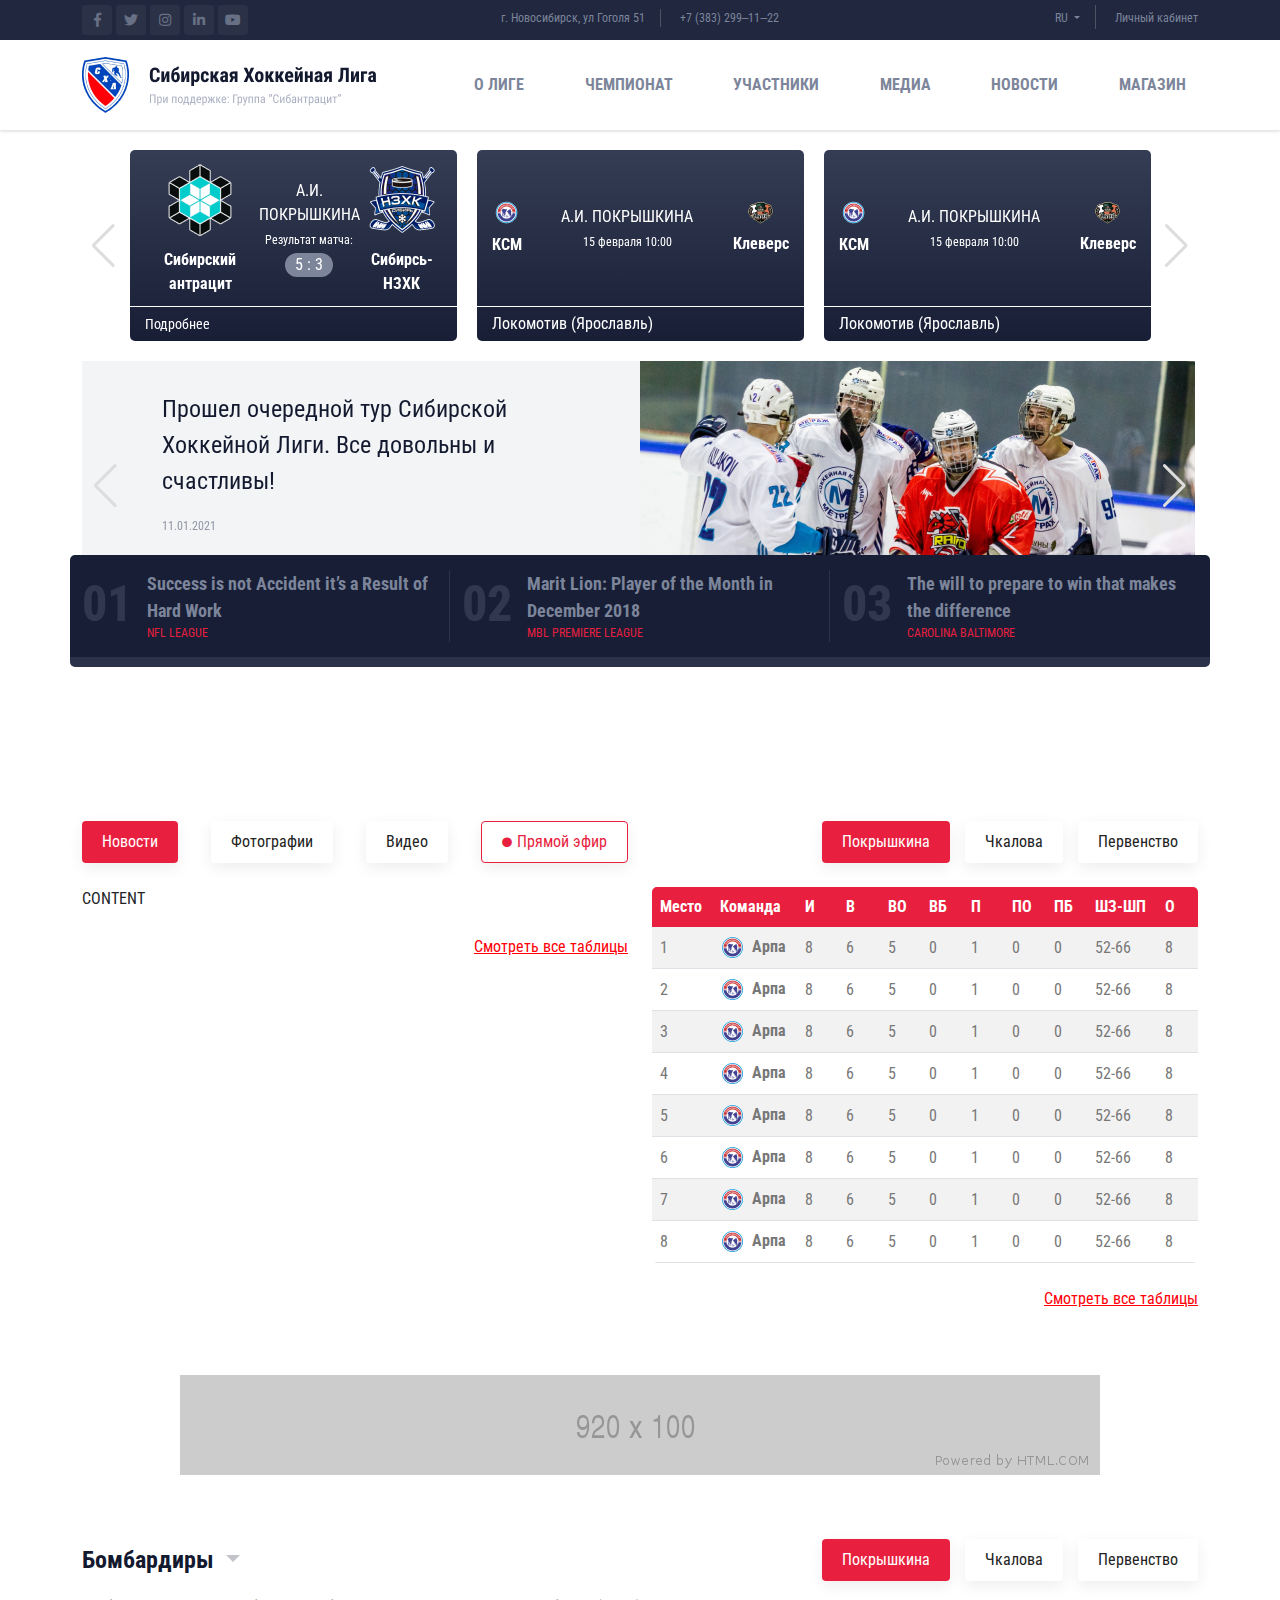
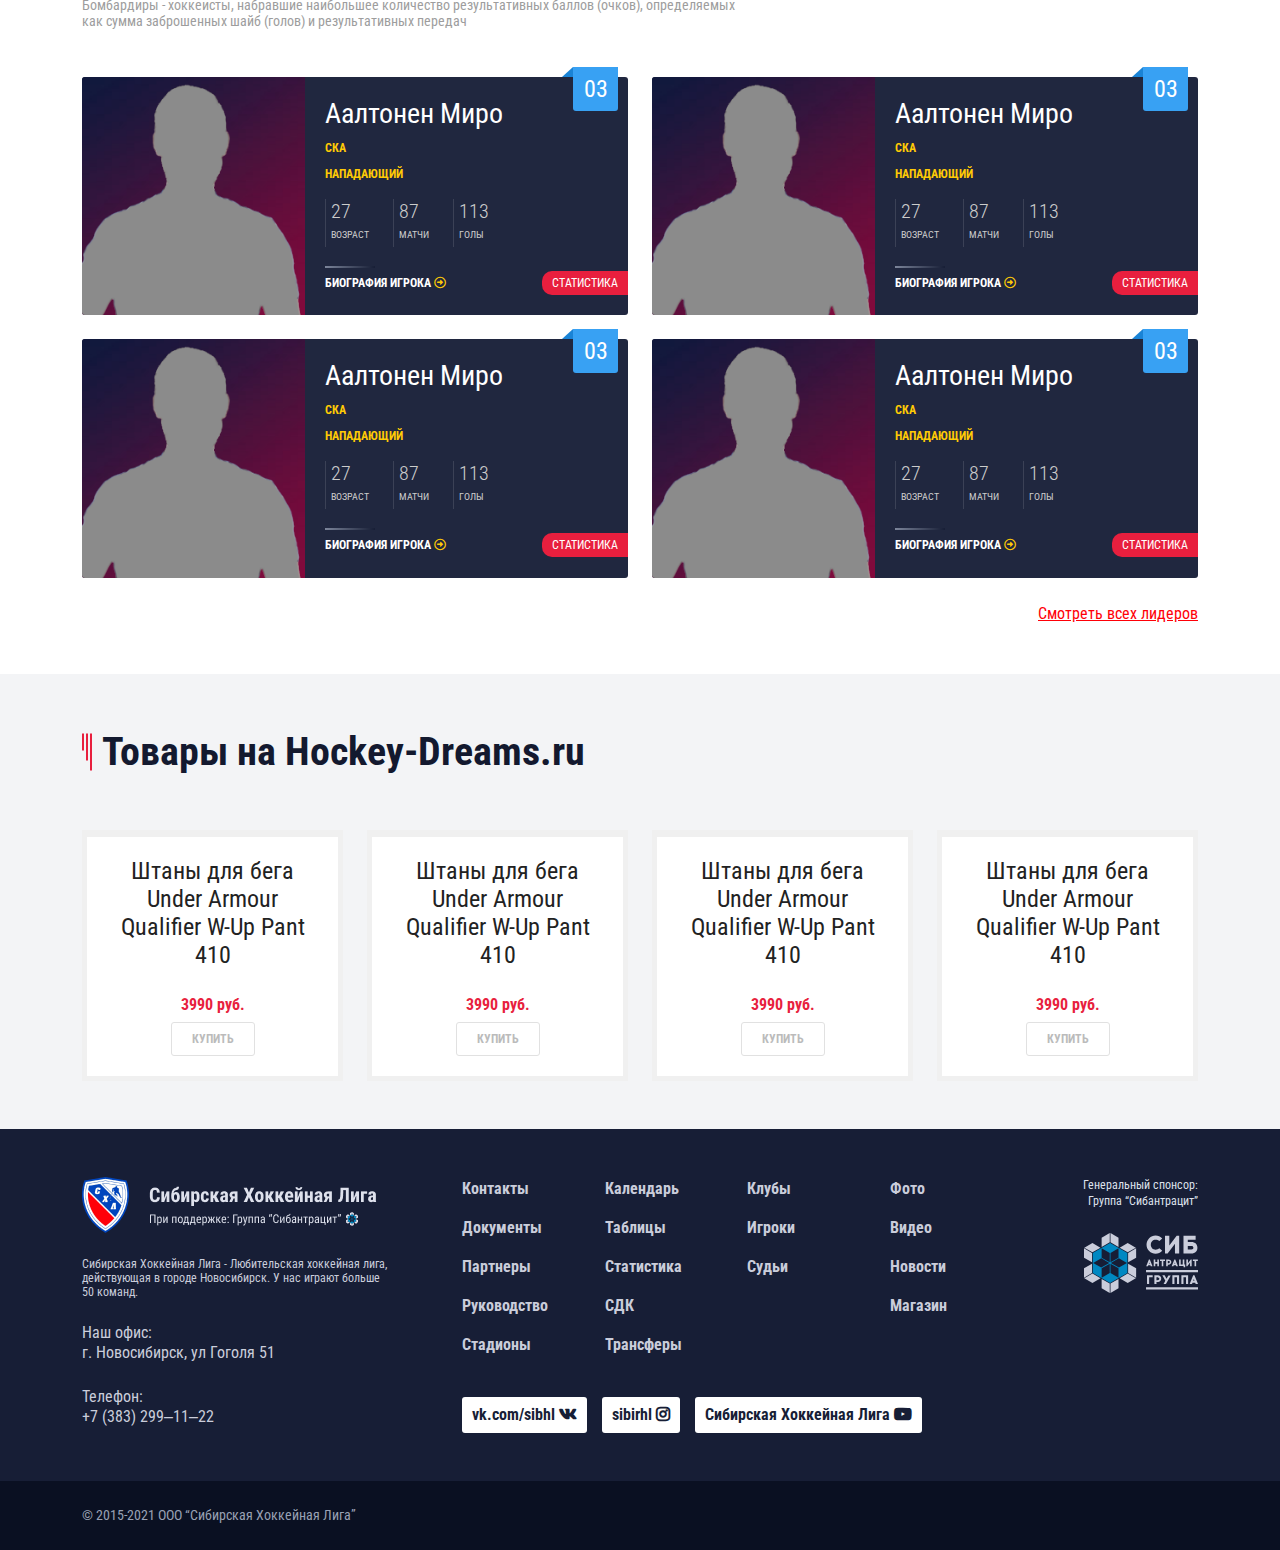
==== commit a97c7970: "v4" ====
--- a/hockeySlider/index.html
+++ b/hockeySlider/index.html
@@ -45,9 +45,10 @@
             <ul class="toplinks">
               <li class="lang-btn dropdown">
                   <a class="dropdown-toggle" href="#" id="langDropdown" role="button" data-bs-toggle="dropdown" aria-expanded="false">
-                    Рус
+                    RU
                   </a>
                   <ul class="dropdown-menu" aria-labelledby="langDropdown">
+                    <li class="d-block"><a class="dropdown-item" href="#">RU</a></li>
                     <li class="d-block"><a class="dropdown-item" href="#">ENG</a></li>
                     <li class="d-block"><a class="dropdown-item" href="#">FR</a></li>
                     <li class="d-block"><a class="dropdown-item" href="#">GR</a></li>
@@ -67,7 +68,7 @@
           <div class="col-7 col-lg-3 col-xl-4"><img class="img-fluid" src="./img/logo.png" alt="Логотип" /></div>
           <nav class="col d-flex justify-content-end align-items-center">
             <ul id="navigation" class="navbar w-100 d-none d-lg-flex">
-              <li class="nav-item dropdown">
+              <li class="nav-item dropdown position-relative">
                 <a class="nav-link dropdown-toggle" href="#" id="navbarDropdown" role="button" data-bs-toggle="dropdown" aria-expanded="false">
                   О лиге
                 </a>
@@ -208,196 +209,91 @@
   <section class="slider">
     <div class="container">
       <div class="row position-relative">
-        <div class="col-10 mx-auto ">
+        <div class="col-11 mx-auto ">
           <div class="swiper-container slider-score">
             <div class="swiper-wrapper">
               <div class="swiper-slide">
-                <div class="score-block">
-                  <p class="score-date text-center">15 февраля 10:00</p>
-                  <div class="score-item d-flex justify-content-between align-items-center w-100">
-                    <div class="score-command">
-                      <img src="./img/ksm.png" alt="" />
-                      <span class="command-name">КСМ</span>
-                    </div>
-                    <p class="score-number">5</p>
-                  </div>
-                  <div class="score-item d-flex justify-content-between align-items-center w-100">
-                    <div class="score-command">
-                      <img src="./img/klevers.png" alt="" />
-                      <span class="command-name">Клеверс</span>
-                    </div>
-                    <p class="score-number">7</p>
+                <div class="slide__match-block w-100 d-flex flex-column justify-content-between h-100">
+                  <div class="slide__match-info d-flex justify-content-between align-items-center">
+                    <div class="slide__command d-flex flex-column align-items-center">
+                      <img src="./img/logo/1.png" alt="" class="img-fluid" />
+                      <p class="slide__command-name mt-2 text-center">Сибирский антрацит</p>
+                    </div>
+                    <div class="slide__date-block d-flex flex-column align-items-center">
+                      <p class="slide__match text-center">А.И. Покрышкина</p>
+                      <p class="slide__date mt-1">Результат матча:</p>
+                      <span class="slide__vs-icon mt-1">5 : 3</span>
+                    </div>
+                    <div class="slide__command d-flex flex-column align-items-center">
+                      <img src="./img/logo/3.png" alt="" class="img-fluid" />
+                      <p class="slide__command-name text-center mt-2">Сибирсь-НЗХК</p>
+                    </div>
+                  </div>
+                  <div class="slide__match-footer">
+                    <a href="#" class="slide__match-link">Подробнее</a>
                   </div>
                 </div>
               </div>
               <div class="swiper-slide">
-                <div class="score-block">
-                  <p class="score-date text-center">15 февраля 10:00</p>
-                  <div class="score-item d-flex justify-content-between align-items-center w-100">
-                    <div class="score-command">
-                      <img src="./img/ksm.png" alt="" />
-                      <span class="command-name">КСМ</span>
-                    </div>
-                    <p class="score-number">5</p>
-                  </div>
-                  <div class="score-item d-flex justify-content-between align-items-center w-100">
-                    <div class="score-command">
-                      <img src="./img/klevers.png" alt="" />
-                      <span class="command-name">Клеверс</span>
-                    </div>
-                    <p class="score-number">7</p>
+                <div class="slide__match-block w-100 h-100 d-flex flex-column justify-content-between">
+                  <div class="slide__match-info d-flex justify-content-between align-items-center">
+                    <div class="slide__command d-flex flex-column align-items-center">
+                      <img src="./img/ksm.png" alt="" class="img-fluid" />
+                      <p class="slide__command-name mt-2">КСМ</p>
+                    </div>
+                    <div class="slide__date-block d-flex flex-column align-items-center">
+                      <p class="slide__match">А.И. Покрышкина</p>
+                      <p class="slide__date mt-1">15 февраля 10:00</p>
+                    </div>
+                    <div class="slide__command d-flex flex-column align-items-center">
+                      <img src="./img/klevers.png" alt="" class="img-fluid" />
+                      <p class="slide__command-name mt-2">Клеверс</p>
+                    </div>
+                  </div>
+                  <div class="slide__match-footer">
+                    <p>Локомотив (Ярославль)</p>
                   </div>
                 </div>
               </div>
               <div class="swiper-slide">
-                <div class="score-block">
-                  <p class="score-date text-center">15 февраля 10:00</p>
-                  <div class="score-item d-flex justify-content-between align-items-center w-100">
-                    <div class="score-command">
-                      <img src="./img/ksm.png" alt="" />
-                      <span class="command-name">КСМ</span>
-                    </div>
-                    <p class="score-number">5</p>
-                  </div>
-                  <div class="score-item d-flex justify-content-between align-items-center w-100">
-                    <div class="score-command">
-                      <img src="./img/klevers.png" alt="" />
-                      <span class="command-name">Клеверс</span>
-                    </div>
-                    <p class="score-number">7</p>
+                <div class="slide__match-block w-100 h-100 d-flex flex-column justify-content-between">
+                  <div class="slide__match-info d-flex justify-content-between align-items-center">
+                    <div class="slide__command d-flex flex-column align-items-center">
+                      <img src="./img/ksm.png" alt="" class="img-fluid" />
+                      <p class="slide__command-name mt-2">КСМ</p>
+                    </div>
+                    <div class="slide__date-block d-flex flex-column align-items-center">
+                      <p class="slide__match">А.И. Покрышкина</p>
+                      <p class="slide__date mt-1">15 февраля 10:00</p>
+                    </div>
+                    <div class="slide__command d-flex flex-column align-items-center">
+                      <img src="./img/klevers.png" alt="" class="img-fluid" />
+                      <p class="slide__command-name mt-2">Клеверс</p>
+                    </div>
+                  </div>
+                  <div class="slide__match-footer">
+                    <p>Локомотив (Ярославль)</p>
                   </div>
                 </div>
               </div>
               <div class="swiper-slide">
-                <div class="score-block">
-                  <p class="score-date text-center">15 февраля 10:00</p>
-                  <div class="score-item d-flex justify-content-between align-items-center w-100">
-                    <div class="score-command">
-                      <img src="./img/ksm.png" alt="" />
-                      <span class="command-name">КСМ</span>
-                    </div>
-                    <p class="score-number">5</p>
-                  </div>
-                  <div class="score-item d-flex justify-content-between align-items-center w-100">
-                    <div class="score-command">
-                      <img src="./img/klevers.png" alt="" />
-                      <span class="command-name">Клеверс</span>
-                    </div>
-                    <p class="score-number">7</p>
-                  </div>
-                </div>
-              </div>
-              <div class="swiper-slide">
-                <div class="score-block">
-                  <p class="score-date text-center">15 февраля 10:00</p>
-                  <div class="score-item d-flex justify-content-between align-items-center w-100">
-                    <div class="score-command">
-                      <img src="./img/ksm.png" alt="" />
-                      <span class="command-name">КСМ</span>
-                    </div>
-                    <p class="score-number">5</p>
-                  </div>
-                  <div class="score-item d-flex justify-content-between align-items-center w-100">
-                    <div class="score-command">
-                      <img src="./img/klevers.png" alt="" />
-                      <span class="command-name">Клеверс</span>
-                    </div>
-                    <p class="score-number">7</p>
-                  </div>
-                </div>
-              </div>
-              <div class="swiper-slide">
-                <div class="score-block">
-                  <p class="score-date text-center">15 февраля 10:00</p>
-                  <div class="score-item d-flex justify-content-between align-items-center w-100">
-                    <div class="score-command">
-                      <img src="./img/ksm.png" alt="" />
-                      <span class="command-name">КСМ</span>
-                    </div>
-                    <p class="score-number">5</p>
-                  </div>
-                  <div class="score-item d-flex justify-content-between align-items-center w-100">
-                    <div class="score-command">
-                      <img src="./img/klevers.png" alt="" />
-                      <span class="command-name">Клеверс</span>
-                    </div>
-                    <p class="score-number">7</p>
-                  </div>
-                </div>
-              </div>
-              <div class="swiper-slide">
-                <div class="score-block">
-                  <p class="score-date text-center">15 февраля 10:00</p>
-                  <div class="score-item d-flex justify-content-between align-items-center w-100">
-                    <div class="score-command">
-                      <img src="./img/ksm.png" alt="" />
-                      <span class="command-name">КСМ</span>
-                    </div>
-                    <p class="score-number">5</p>
-                  </div>
-                  <div class="score-item d-flex justify-content-between align-items-center w-100">
-                    <div class="score-command">
-                      <img src="./img/klevers.png" alt="" />
-                      <span class="command-name">Клеверс</span>
-                    </div>
-                    <p class="score-number">7</p>
-                  </div>
-                </div>
-              </div>
-              <div class="swiper-slide">
-                <div class="score-block">
-                  <p class="score-date text-center">15 февраля 10:00</p>
-                  <div class="score-item d-flex justify-content-between align-items-center w-100">
-                    <div class="score-command">
-                      <img src="./img/ksm.png" alt="" />
-                      <span class="command-name">КСМ</span>
-                    </div>
-                    <p class="score-number">5</p>
-                  </div>
-                  <div class="score-item d-flex justify-content-between align-items-center w-100">
-                    <div class="score-command">
-                      <img src="./img/klevers.png" alt="" />
-                      <span class="command-name">Клеверс</span>
-                    </div>
-                    <p class="score-number">7</p>
-                  </div>
-                </div>
-              </div>
-              <div class="swiper-slide">
-                <div class="score-block">
-                  <p class="score-date text-center">15 февраля 10:00</p>
-                  <div class="score-item d-flex justify-content-between align-items-center w-100">
-                    <div class="score-command">
-                      <img src="./img/ksm.png" alt="" />
-                      <span class="command-name">КСМ</span>
-                    </div>
-                    <p class="score-number">5</p>
-                  </div>
-                  <div class="score-item d-flex justify-content-between align-items-center w-100">
-                    <div class="score-command">
-                      <img src="./img/klevers.png" alt="" />
-                      <span class="command-name">Клеверс</span>
-                    </div>
-                    <p class="score-number">7</p>
-                  </div>
-                </div>
-              </div>
-              <div class="swiper-slide">
-                <div class="score-block">
-                  <p class="score-date text-center">15 февраля 10:00</p>
-                  <div class="score-item d-flex justify-content-between align-items-center w-100">
-                    <div class="score-command">
-                      <img src="./img/ksm.png" alt="" />
-                      <span class="command-name">КСМ</span>
-                    </div>
-                    <p class="score-number">5</p>
-                  </div>
-                  <div class="score-item d-flex justify-content-between align-items-center w-100">
-                    <div class="score-command">
-                      <img src="./img/klevers.png" alt="" />
-                      <span class="command-name">Клеверс</span>
-                    </div>
-                    <p class="score-number">7</p>
+                <div class="slide__match-block w-100 h-100 d-flex flex-column justify-content-between">
+                  <div class="slide__match-info d-flex justify-content-between align-items-center">
+                    <div class="slide__command d-flex flex-column align-items-center">
+                      <img src="./img/ksm.png" alt="" class="img-fluid" />
+                      <p class="slide__command-name mt-2">КСМ</p>
+                    </div>
+                    <div class="slide__date-block d-flex flex-column align-items-center">
+                      <p class="slide__match">А.И. Покрышкина</p>
+                      <p class="slide__date mt-1">15 февраля 10:00</p>
+                    </div>
+                    <div class="slide__command d-flex flex-column align-items-center">
+                      <img src="./img/klevers.png" alt="" class="img-fluid" />
+                      <p class="slide__command-name mt-2">Клеверс</p>
+                    </div>
+                  </div>
+                  <div class="slide__match-footer">
+                    <p>Локомотив (Ярославль)</p>
                   </div>
                 </div>
               </div>
@@ -464,12 +360,36 @@
           <div class="swiper-button-prev"></div>
           <div class="swiper-button-next"></div>
         </div>
-        <div class="swiper-pagination"></div>
+        <!-- <div class="swiper-pagination"></div> -->
+      </div>
+
+      <div class="row slider-tabs d-none d-lg-flex">
+        <div class="col-lg-4 slider-tabs__item d-flex align-items-center position-relative">
+          <span class="item__number">01</span>
+          <div class="item__info">
+            <a href="#" class="item__info-title">Success is not Accident it’s a Result of Hard Work</a>
+            <p>NFL LEAGUE</p>
+          </div>
+        </div>
+        <div class="col-lg-4 slider-tabs__item d-flex align-items-center position-relative">
+          <span class="item__number">02</span>
+          <div class="item__info">
+            <a href="#" class="item__info-title">Marit Lion: Player of the Month in December 2018</a>
+            <p>MBL PREMIERE LEAGUE</p>
+          </div>
+        </div>
+        <div class="col-lg-4 slider-tabs__item d-flex align-items-center position-relative">
+          <span class="item__number">03</span>
+          <div class="item__info">
+            <a href="#" class="item__info-title">The will to prepare to win that makes the difference</a>
+            <p>CAROLINA BALTIMORE</p>
+          </div>
+        </div>
       </div>
     </div>
   </section>
 
-  <section class="match py-5 bg-g">
+  <!-- <section class="match py-5 bg-g">
     <div class="container">
       <div class="match-header d-md-flex justify-content-between align-items-center">
         <h2 class="headline">Таблицы и матчи</h2>
@@ -492,8 +412,8 @@
       </div>
       <div class="row row-cols-1 row-cols-lg-2 g-4">
         <div class="col">
-          <div class="table-responsive">
-            <table class="table match-table">
+          <div class="table-container table-responsive">
+            <table class="table table-hover match-table">
               <thead>
                 <tr>
                   <th scope="col">Дата и время</th>
@@ -529,7 +449,7 @@
         </div>
         <div class="col">
           <div class="table-responsive">
-            <table class="table table-striped match-table">
+            <table class="table table-striped table-hover match-table">
               <thead>
                 <tr>
                   <th scope="col">Место</th>
@@ -657,249 +577,359 @@
         </div>
       </div>
     </div>
+  </section> -->
+
+  <section class="match py-5">
+    <div class="container">
+      <div class="row">
+        <div class="col-12 col-lg-6">
+          <div class="d-flex flex-column flex-md-row justify-content-between">
+            <button class="match-btn mb-2 mb-md-0 active">Новости</button>
+            <button class="match-btn mb-2 mb-md-0">Фотографии</button>
+            <button class="match-btn mb-2 mb-md-0">Видео</button>
+            <button class="match-online-btn d-flex justify-content-center justify-content-md-start align-items-center"><i class="fas fa-circle"></i>Прямой эфир</button>
+          </div>
+          <div class="mt-4 match-media-block">
+            CONTENT
+          </div>
+          <a href="#" class="mt-4 match__link link d-block text-end">Смотреть все таблицы</a>
+        </div>
+        <div class="col-12 col-lg-6 mt-4 mt-lg-0">
+          <div class="d-flex flex-column flex-md-row justify-content-between justify-content-lg-end">
+            <button class="match-btn active">Покрышкина</button>
+            <button class="match-btn mt-2 mt-md-0 mx-0 ml-lg-2">Чкалова</button>
+            <button class="match-btn mt-2 mt-md-0 mx-0 ml-lg-2">Первенство</button>
+          </div>
+
+          <div class="mt-4 match-media-block">
+            <div class="table-container">
+              <div class="table-scroll table-responsive">
+                <table class="table table-striped table-hover match-table m-0">
+                  <thead>
+                    <tr>
+                      <th scope="col">Место</th>
+                      <th scope="col">Команда</th>
+                      <th scope="col">И</th>
+                      <th scope="col">В</th>
+                      <th scope="col">ВО</th>
+                      <th scope="col">ВБ</th>
+                      <th scope="col">П</th>
+                      <th scope="col">ПО</th>
+                      <th scope="col">ПБ</th>
+                      <th scope="col">ШЗ-ШП</th>
+                      <th scope="col">О</th>
+                    </tr>
+                  </thead>
+                  <tbody>
+                    <tr>
+                      <td>1</td>
+                      <td>
+                        <img src="./img/ksm.png" alt="" class="img-fluid" />
+                        <strong>Арпа</strong>
+                      </td>
+                      <td>8</td>
+                      <td>6</td>
+                      <td>5</td>
+                      <td>0</td>
+                      <td>1</td>
+                      <td>0</td>
+                      <td>0</td>
+                      <td>52-66</td>
+                      <td>8</td>
+                    </tr>
+                    <tr>
+                      <td>2</td>
+                      <td>
+                        <img src="./img/ksm.png" alt="" class="img-fluid" />
+                        <strong>Арпа</strong>
+                      </td>
+                      <td>8</td>
+                      <td>6</td>
+                      <td>5</td>
+                      <td>0</td>
+                      <td>1</td>
+                      <td>0</td>
+                      <td>0</td>
+                      <td>52-66</td>
+                      <td>8</td>
+                    </tr>
+                    <tr>
+                      <td>3</td>
+                      <td>
+                        <img src="./img/ksm.png" alt="" class="img-fluid" />
+                        <strong>Арпа</strong>
+                      </td>
+                      <td>8</td>
+                      <td>6</td>
+                      <td>5</td>
+                      <td>0</td>
+                      <td>1</td>
+                      <td>0</td>
+                      <td>0</td>
+                      <td>52-66</td>
+                      <td>8</td>
+                    </tr>
+                    <tr>
+                      <td>4</td>
+                      <td>
+                        <img src="./img/ksm.png" alt="" class="img-fluid" />
+                        <strong>Арпа</strong>
+                      </td>
+                      <td>8</td>
+                      <td>6</td>
+                      <td>5</td>
+                      <td>0</td>
+                      <td>1</td>
+                      <td>0</td>
+                      <td>0</td>
+                      <td>52-66</td>
+                      <td>8</td>
+                    </tr>
+                    <tr>
+                      <td>5</td>
+                      <td>
+                        <img src="./img/ksm.png" alt="" class="img-fluid" />
+                        <strong>Арпа</strong>
+                      </td>
+                      <td>8</td>
+                      <td>6</td>
+                      <td>5</td>
+                      <td>0</td>
+                      <td>1</td>
+                      <td>0</td>
+                      <td>0</td>
+                      <td>52-66</td>
+                      <td>8</td>
+                    </tr>
+                    <tr>
+                      <td>6</td>
+                      <td>
+                        <img src="./img/ksm.png" alt="" class="img-fluid" />
+                        <strong>Арпа</strong>
+                      </td>
+                      <td>8</td>
+                      <td>6</td>
+                      <td>5</td>
+                      <td>0</td>
+                      <td>1</td>
+                      <td>0</td>
+                      <td>0</td>
+                      <td>52-66</td>
+                      <td>8</td>
+                    </tr>
+                    <tr>
+                      <td>7</td>
+                      <td>
+                        <img src="./img/ksm.png" alt="" class="img-fluid" />
+                        <strong>Арпа</strong>
+                      </td>
+                      <td>8</td>
+                      <td>6</td>
+                      <td>5</td>
+                      <td>0</td>
+                      <td>1</td>
+                      <td>0</td>
+                      <td>0</td>
+                      <td>52-66</td>
+                      <td>8</td>
+                    </tr>
+                    <tr>
+                      <td>8</td>
+                      <td>
+                        <img src="./img/ksm.png" alt="" class="img-fluid" />
+                        <strong>Арпа</strong>
+                      </td>
+                      <td>8</td>
+                      <td>6</td>
+                      <td>5</td>
+                      <td>0</td>
+                      <td>1</td>
+                      <td>0</td>
+                      <td>0</td>
+                      <td>52-66</td>
+                      <td>8</td>
+                    </tr>
+                  </tbody>
+                </table>
+              </div>
+            </div>
+          </div>
+
+          <a href="#" class="mt-4 match__link link d-block text-end">Смотреть все таблицы</a>
+        </div>
+      </div>
+    </div>
   </section>
 
+  <section class="banner mx-auto py-3">
+    <img src="./img/placeyourbanner.png" alt="" class="img-fluid" />
+  </section>
+  
   <section class="leaders py-5">
     <div class="container">
-      <div class="row">
-        <div class="col-12 col-lg-4 mb-4 mb-lg-0">
-          <h2 class="headline">Лидеры</h2>
-          <p class="leader-card-title">Лидер среди бомбардиров:</p>
-          <img src="./img/card.png" alt="" class="img-fluid" />
-        </div>
-        <div class="col-12 col-lg-8">
-          <div class="leader-header d-flex justify-content-md-between align-items-center">
-            <div class="match__dropdown">
-              <a class="dropdown-toggle" href="#" id="bombDrop" role="button" data-bs-toggle="dropdown" aria-expanded="false">
-                Бомбардиры
-              </a>
-              <ul class="dropdown-menu" aria-labelledby="bombDrop">
-                <li><a class="dropdown-item" href="#">Бомбардиры 1</a></li>
-                <li><a class="dropdown-item" href="#">Бомбардиры 2</a></li>
-                <li><a class="dropdown-item" href="#">Бомбардиры 3</a></li>
+      <div class="leader-header d-flex flex-column flex-md-row justify-content-md-between align-items-lg-center">
+        <div class="match__dropdown mb-4 mb-md-0">
+          <a class="dropdown-toggle" href="#" id="bombDrop" role="button" data-bs-toggle="dropdown" aria-expanded="false">
+            Бомбардиры
+          </a>
+          <ul class="dropdown-menu" aria-labelledby="bombDrop">
+            <li><a class="dropdown-item" href="#">Бомбардиры 1</a></li>
+            <li><a class="dropdown-item" href="#">Бомбардиры 2</a></li>
+            <li><a class="dropdown-item" href="#">Бомбардиры 3</a></li>
+          </ul>
+        </div>
+        <div class="d-flex flex-column flex-md-row justify-content-between justify-content-lg-end">
+          <button class="match-btn active">Покрышкина</button>
+          <button class="match-btn mt-2 mt-md-0 mx-0 ml-lg-2">Чкалова</button>
+          <button class="match-btn mt-2 mt-md-0 mx-0 ml-lg-2">Первенство</button>
+        </div>
+      </div>
+
+      <p class="leader-description mt-3">
+        Бомбардиры - хоккеисты, набравшие наибольшее количество результативных баллов (очков), определяемых как сумма заброшенных шайб (голов) и результативных передач
+      </p>
+
+      <div class="row row-cols-1 row-cols-md-2 g-4 mt-4">
+        <div class="col position-relative">
+          <div class="player-box d-flex flex-column flex-lg-row">
+            <span class="player-number-table position-absolute">03</span>
+            <div class="player-photo d-flex align-items-start">
+              <img class="img-fluid" src="./img/player1.png" alt="Игрок" />
+            </div>
+            <div class="player-info w-100">
+              <h6 class="player-name mb-2">Аалтонен Миро</h6>
+              <p class="player-status mb-2">СКА</p>
+              <p class="player-status mb-3">Нападающий</p>
+              <ul class="player-info-list mb-4">
+                <li class="player-info__item">
+                  <span class="player-info__number">27</span>
+                  <span class="player-info__name">Возраст</span>
+                </li>
+                <li class="player-info__item">
+                  <span class="player-info__number">87</span>
+                  <span class="player-info__name">Матчи</span>
+                </li>
+                <li class="player-info__item">
+                  <span class="player-info__number">113</span>
+                  <span class="player-info__name">Голы</span>
+                </li>
               </ul>
-            </div>
-            <ul class="match-list d-none d-md-flex">
-              <li class="match-list__item active">Покрышкина</li>
-              <li class="match-list__item">Чкалова</li>
-              <li class="match-list__item">Первенство</li>
-            </ul>
-            <div class="match__dropdown d-block d-md-none mx-3">
-              <a class="dropdown-toggle" href="#" id="matchDrop2" role="button" data-bs-toggle="dropdown" aria-expanded="false">
-                Покрышкина
-              </a>
-              <ul class="dropdown-menu" aria-labelledby="matchDrop2">
-                <li><a class="dropdown-item" href="#">Покрышкина</a></li>
-                <li><a class="dropdown-item" href="#">Чкалова</a></li>
-                <li><a class="dropdown-item" href="#">Первенство</a></li>
+              <div class="player-footer position-relative">
+                <a href="#" class="player-link-bio">Биография игрока <i class="far fa-arrow-alt-circle-right"></i></a>
+                <a href="#" class="player-link-statis">Статистика</a>
+              </div>
+            </div>
+          </div>
+        </div>
+        <div class="col position-relative">
+          <div class="player-box d-flex flex-column flex-lg-row">
+            <span class="player-number-table position-absolute">03</span>
+            <div class="player-photo d-flex align-items-start">
+              <img class="img-fluid" src="./img/player1.png" alt="Игрок" />
+            </div>
+            <div class="player-info w-100">
+              <h6 class="player-name mb-2">Аалтонен Миро</h6>
+              <p class="player-status mb-2">СКА</p>
+              <p class="player-status mb-3">Нападающий</p>
+              <ul class="player-info-list mb-4">
+                <li class="player-info__item">
+                  <span class="player-info__number">27</span>
+                  <span class="player-info__name">Возраст</span>
+                </li>
+                <li class="player-info__item">
+                  <span class="player-info__number">87</span>
+                  <span class="player-info__name">Матчи</span>
+                </li>
+                <li class="player-info__item">
+                  <span class="player-info__number">113</span>
+                  <span class="player-info__name">Голы</span>
+                </li>
               </ul>
-            </div>
-          </div>
-          <div class="table-responsive">
-            <table class="table table-striped">
-              <thead>
-                <tr>
-                  <th scope="col">Место</th>
-                  <th scope="col">Игрок</th>
-                  <th scope="col">Команда</th>
-                  <th scope="col">И</th>
-                  <th scope="col">Г</th>
-                  <th scope="col">П</th>
-                  <th scope="col">О</th>
-                </tr>
-              </thead>
-              <tbody>
-                <tr>
-                  <td>1</td>
-                  <td>Овечкин А.</td>
-                  <td>Арпа</td>
-                  <td>7</td>
-                  <td>7</td>
-                  <td>7</td>
-                  <td>14</td>
-                </tr>
-                <tr>
-                  <td>2</td>
-                  <td>Овечкин А.</td>
-                  <td>Арпа</td>
-                  <td>7</td>
-                  <td>7</td>
-                  <td>7</td>
-                  <td>14</td>
-                </tr>
-                <tr>
-                  <td>3</td>
-                  <td>Овечкин А.</td>
-                  <td>Арпа</td>
-                  <td>7</td>
-                  <td>7</td>
-                  <td>7</td>
-                  <td>14</td>
-                </tr>
-                <tr>
-                  <td>4</td>
-                  <td>Овечкин А.</td>
-                  <td>Арпа</td>
-                  <td>7</td>
-                  <td>7</td>
-                  <td>7</td>
-                  <td>14</td>
-                </tr>
-                <tr>
-                  <td>5</td>
-                  <td>Овечкин А.</td>
-                  <td>Арпа</td>
-                  <td>7</td>
-                  <td>7</td>
-                  <td>7</td>
-                  <td>14</td>
-                </tr>
-              </tbody>
-            </table>
-          </div>
-          <p class="leader-description">
-            Бомбардиры - хоккеисты, набравшие наибольшее количество результативных баллов (очков), определяемых как сумма заброшенных шайб (голов) и результативных передач
-          </p>
-          <a href="#" class="match__link link d-block text-end">Смотреть всех лидеров</a>
-        </div>
-      </div>
+              <div class="player-footer position-relative">
+                <a href="#" class="player-link-bio">Биография игрока <i class="far fa-arrow-alt-circle-right"></i></a>
+                <a href="#" class="player-link-statis">Статистика</a>
+              </div>
+            </div>
+          </div>
+        </div>
+        <div class="col position-relative">
+          <div class="player-box d-flex flex-column flex-lg-row">
+            <span class="player-number-table position-absolute">03</span>
+            <div class="player-photo d-flex align-items-start">
+              <img class="img-fluid" src="./img/player1.png" alt="Игрок" />
+            </div>
+            <div class="player-info w-100">
+              <h6 class="player-name mb-2">Аалтонен Миро</h6>
+              <p class="player-status mb-2">СКА</p>
+              <p class="player-status mb-3">Нападающий</p>
+              <ul class="player-info-list mb-4">
+                <li class="player-info__item">
+                  <span class="player-info__number">27</span>
+                  <span class="player-info__name">Возраст</span>
+                </li>
+                <li class="player-info__item">
+                  <span class="player-info__number">87</span>
+                  <span class="player-info__name">Матчи</span>
+                </li>
+                <li class="player-info__item">
+                  <span class="player-info__number">113</span>
+                  <span class="player-info__name">Голы</span>
+                </li>
+              </ul>
+              <div class="player-footer position-relative">
+                <a href="#" class="player-link-bio">Биография игрока <i class="far fa-arrow-alt-circle-right"></i></a>
+                <a href="#" class="player-link-statis">Статистика</a>
+              </div>
+            </div>
+          </div>
+        </div>
+        <div class="col position-relative">
+          <div class="player-box d-flex flex-column flex-lg-row">
+            <span class="player-number-table position-absolute">03</span>
+            <div class="player-photo d-flex align-items-start">
+              <img class="img-fluid" src="./img/player1.png" alt="Игрок" />
+            </div>
+            <div class="player-info w-100">
+              <h6 class="player-name mb-2">Аалтонен Миро</h6>
+              <p class="player-status mb-2">СКА</p>
+              <p class="player-status mb-3">Нападающий</p>
+              <ul class="player-info-list mb-4">
+                <li class="player-info__item">
+                  <span class="player-info__number">27</span>
+                  <span class="player-info__name">Возраст</span>
+                </li>
+                <li class="player-info__item">
+                  <span class="player-info__number">87</span>
+                  <span class="player-info__name">Матчи</span>
+                </li>
+                <li class="player-info__item">
+                  <span class="player-info__number">113</span>
+                  <span class="player-info__name">Голы</span>
+                </li>
+              </ul>
+              <div class="player-footer position-relative">
+                <a href="#" class="player-link-bio">Биография игрока <i class="far fa-arrow-alt-circle-right"></i></a>
+                <a href="#" class="player-link-statis">Статистика</a>
+              </div>
+            </div>
+          </div>
+        </div>
+      </div>
+
+      <a href="#" class="mt-4 match__link link d-block text-end">Смотреть всех лидеров</a>
     </div>
   </section>
 
-  <section class="photo py-5 bg-g">
-    <div class="container">
-      <h2 class="headline">Фото</h2>
-      <div class="media-container mt-2 ">
-        <div class="row row-cols-1 row-cols-lg-4 g-4">
-          <div class="col">
-            <div class="media-item d-flex position-relative">
-              <img class="img-fluid" src="./img/media-img.jpg" alt="" />
-              <span class="media-time position-absolute">02:10</span>
-              <span class="media-gradient position-absolute"></span>
-              <div class="media-descript position-absolute d-flex align-items-center">
-                <a href="#" class="play-icon-link">
-                  <i class="fas fa-play"></i>
-                </a>
-                <p class="media-name"><a href="#">Nicolson Goals are like Storm</a></p>
-              </div>
-            </div>
-          </div>
-          <div class="col">
-            <div class="media-item d-flex position-relative">
-              <img class="img-fluid" src="./img/media-img.jpg" alt="" />
-              <span class="media-time position-absolute">02:10</span>
-              <span class="media-gradient position-absolute"></span>
-              <div class="media-descript position-absolute d-flex align-items-center">
-                <a href="#" class="play-icon-link">
-                  <i class="fas fa-play"></i>
-                </a>
-                <p class="media-name"><a href="#">Nicolson Goals are like Storm</a></p>
-              </div>
-            </div>
-          </div>
-          <div class="col">
-            <div class="media-item d-flex position-relative">
-              <img class="img-fluid" src="./img/media-img.jpg" alt="" />
-              <span class="media-time position-absolute">02:10</span>
-              <span class="media-gradient position-absolute"></span>
-              <div class="media-descript position-absolute d-flex align-items-center">
-                <a href="#" class="play-icon-link">
-                  <i class="fas fa-play"></i>
-                </a>
-                <p class="media-name"><a href="#">Nicolson Goals are like Storm</a></p>
-              </div>
-            </div>
-          </div>
-          <div class="col">
-            <div class="media-item d-flex position-relative">
-              <img class="img-fluid" src="./img/media-img.jpg" alt="" />
-              <span class="media-time position-absolute">02:10</span>
-              <span class="media-gradient position-absolute"></span>
-              <div class="media-descript position-absolute d-flex align-items-center">
-                <a href="#" class="play-icon-link">
-                  <i class="fas fa-play"></i>
-                </a>
-                <p class="media-name"><a href="#">Nicolson Goals are like Storm</a></p>
-              </div>
-            </div>
-          </div>
-        </div>
-      </div>
-      <a href="#" class="match__link link d-block text-end">Смотреть все фотографии</a>
-    </div>
-  </section>
-
-  <section class="video py-5">
-    <div class="container">
-      <h2 class="headline">Видео</h2>
-      <div class="media-container mt-2 ">
-        <div class="row row-cols-1 row-cols-lg-4 g-4">
-          <div class="col">
-            <div class="media-item d-flex position-relative">
-              <img class="img-fluid" src="./img/media-img.jpg" alt="" />
-              <span class="media-time position-absolute">02:10</span>
-              <span class="media-gradient position-absolute"></span>
-              <div class="media-descript position-absolute d-flex align-items-center">
-                <a href="#" class="play-icon-link">
-                  <i class="fas fa-play"></i>
-                </a>
-                <p class="media-name"><a href="#">Nicolson Goals are like Storm</a></p>
-              </div>
-            </div>
-          </div>
-          <div class="col">
-            <div class="media-item d-flex position-relative">
-              <img class="img-fluid" src="./img/media-img.jpg" alt="" />
-              <span class="media-time position-absolute">02:10</span>
-              <span class="media-gradient position-absolute"></span>
-              <div class="media-descript position-absolute d-flex align-items-center">
-                <a href="#" class="play-icon-link">
-                  <i class="fas fa-play"></i>
-                </a>
-                <p class="media-name"><a href="#">Nicolson Goals are like Storm</a></p>
-              </div>
-            </div>
-          </div>
-          <div class="col">
-            <div class="media-item d-flex position-relative">
-              <img class="img-fluid" src="./img/media-img.jpg" alt="" />
-              <span class="media-time position-absolute">02:10</span>
-              <span class="media-gradient position-absolute"></span>
-              <div class="media-descript position-absolute d-flex align-items-center">
-                <a href="#" class="play-icon-link">
-                  <i class="fas fa-play"></i>
-                </a>
-                <p class="media-name"><a href="#">Nicolson Goals are like Storm</a></p>
-              </div>
-            </div>
-          </div>
-          <div class="col">
-            <div class="media-item d-flex position-relative">
-              <img class="img-fluid" src="./img/media-img.jpg" alt="" />
-              <span class="media-time position-absolute">02:10</span>
-              <span class="media-gradient position-absolute"></span>
-              <div class="media-descript position-absolute d-flex align-items-center">
-                <a href="#" class="play-icon-link">
-                  <i class="fas fa-play"></i>
-                </a>
-                <p class="media-name"><a href="#">Nicolson Goals are like Storm</a></p>
-              </div>
-            </div>
-          </div>
-        </div>
-      </div>
-      <a href="#" class="match__link link d-block text-end">Смотреть все видео</a>
-    </div>
-  </section>
-
   <section class="products py-5 bg-g">
     <div class="container">
-      <h2 class="headline">Товары на Hockey-Dreams.ru</h2>
+      <div class="position-relative prod-headline">
+        <h2 class="headline">Товары на Hockey-Dreams.ru</h2>
+      </div>
       <div class="row row-cols-1 row-cols-md-2 row-cols-lg-4 g-4 mt-4">
         <div class="col">
-          <div class="prod-card">
-            <div class="prod-img w-100 d-flex justify-content-center position-relative">
-              <img src="http://hockey-dreams.ru/zed/photo/m2286_1620.jpg" alt="" class="img-fluid" />
+          <div class="prod-card h-100 d-flex flex-column justify-content-between">
+            <div class="prod-img w-100 d-flex justify-content-center position-relative h-100 align-items-center">
+              <img src="http://hockey-dreams.ru/zed/photo/l2511_1825.jpg" alt="" class="img-fluid" />
               <span class="hover-bg position-absolute"></span>
               <a href="#"><i class="fas fa-link"></i></a>
             </div>
@@ -913,8 +943,8 @@
           </div>
         </div>
         <div class="col">
-          <div class="prod-card">
-            <div class="prod-img w-100 d-flex justify-content-center position-relative">
+          <div class="prod-card h-100 d-flex flex-column justify-content-between">
+            <div class="prod-img w-100 d-flex justify-content-center position-relative h-100 align-items-center">
               <img src="http://hockey-dreams.ru/zed/photo/m2286_1620.jpg" alt="" class="img-fluid" />
               <span class="hover-bg position-absolute"></span>
               <a href="#"><i class="fas fa-link"></i></a>
@@ -929,8 +959,8 @@
           </div>
         </div>
         <div class="col">
-          <div class="prod-card">
-            <div class="prod-img w-100 d-flex justify-content-center position-relative">
+          <div class="prod-card h-100 d-flex flex-column justify-content-between">
+            <div class="prod-img w-100 d-flex justify-content-center position-relative h-100 align-items-center">
               <img src="http://hockey-dreams.ru/zed/photo/m2286_1620.jpg" alt="" class="img-fluid" />
               <span class="hover-bg position-absolute"></span>
               <a href="#"><i class="fas fa-link"></i></a>
@@ -945,9 +975,9 @@
           </div>
         </div>
         <div class="col">
-          <div class="prod-card">
-            <div class="prod-img w-100 d-flex justify-content-center position-relative">
-              <img src="http://hockey-dreams.ru/zed/photo/m2286_1620.jpg" alt="" class="img-fluid" />
+          <div class="prod-card h-100 d-flex flex-column justify-content-between">
+            <div class="prod-img w-100 d-flex justify-content-center position-relative h-100 align-items-center">
+              <img src="http://hockey-dreams.ru/zed/photo/l3191_2412.jpg" alt="" class="img-fluid" />
               <span class="hover-bg position-absolute"></span>
               <a href="#"><i class="fas fa-link"></i></a>
             </div>
--- a/hockeySlider/css/style.css
+++ b/hockeySlider/css/style.css
@@ -21,6 +21,10 @@
   color: #FF0008;
 }
 .link:hover { color: #FF0008; }
+.form-control:focus {
+  outline: none;
+  box-shadow: none;
+}
 
 /* HEADER */
 .topbar {
@@ -86,17 +90,19 @@
 	font-size: 0.75rem;
   margin-left: 15px;
 }
-.toplinks .btn.btn-secondary {
-	background: none;
-	padding: 0px;
-	font-size: 0.75rem;
-	line-height: 30px;
-	border: 0px;
-	color: #7c859a;
-	border-right: 1px solid #4d5265;
-	padding: 0 10px;
-	border-radius: 0px;
-  padding-right: 15px;
+.toplinks .lang-btn {
+  padding-right: 5px;
+  border-right: 1px solid #4d5265;
+}
+.toplinks .lang-btn .dropdown-toggle{
+	padding: 5px 10px;
+  border-radius: 3px;
+  border-right: none;
+}
+.lang-btn .dropdown-toggle.show:focus {
+  color: #fff;
+  background-color: #545b62;
+  border-color: #4e555b;
 }
 .topbar .dropdown-toggle,
 .topbar .dropdown-menu a { margin-left: 0 !important; }
@@ -105,37 +111,63 @@
 	border-right: 1px solid #4d5265;
 }
 
-.header__main { 
-  padding: 17px 0; 
-  box-shadow: 0px 2px 2px rgba(0, 0, 0, 0.1);
-}
+.header__main { box-shadow: 0px 2px 2px rgba(0, 0, 0, 0.1); }
 .navbar {
   list-style: none;
   margin: 0;
   padding: 0;
 }
 .navbar .nav-link {
+  padding: 0 12px;
+  line-height: 5.625rem;
+  display: block;
   font-size: 1rem;
-  line-height: 1.25rem;
-  color: #13192F;
-}
-.navbar .dropdown-toggle::after { color: #C2C4CA; }
+  font-weight: 700;
+  text-transform: uppercase;
+  color: #7c859a;
+  position: relative;
+  transition: .25s;
+}
+.navbar .nav-link:hover { background: #212840; }
+.navbar .nav-link::after {
+  position: absolute;
+  top: 0;
+  left: 0;
+  height: 4px;
+  background: #7c859a;
+  width: 0;
+  content: "";
+  opacity: 0;
+  margin: 0;
+  transition: .5s;
+}
+.navbar .nav-link:hover::after {
+  width: 100%;
+  opacity: 1;
+}
 .navbar .dropdown-toggle { outline: none; }
 .navbar .dropdown-menu {
-  top: 85%;
-  margin: 0;
-}
-.navbar .shop-link::after {
-  content: "";
-  position: absolute;
-  right: 0;
-  top: 50%;
-  transform: translateY(-50%);
-  width: 8px;
-  height: 8px;
-  background-image: url('../img/icons/foreign.svg');
-  background-repeat: no-repeat;
-  background-size: cover;
+  left: 0;
+  top: 98%;
+  z-index: 99;
+  padding: 0;
+  background: #fff;
+  box-shadow: 0px 0px 30px rgb(127 137 161 / 25%);
+  border-radius: 3px;
+}
+.navbar .dropdown-menu:hover { opacity: 1; }
+.navbar .dropdown-menu .dropdown-item {
+  padding: 0 20px;
+  font-size: 0.785rem;
+  font-weight: 500;
+  color: #171e36;
+  line-height: 45px;
+  text-align: left;
+  transition: .25s;
+}
+.navbar .dropdown-menu .dropdown-item:hover {
+  background: #fff;
+  color: #fd1e50;
 }
 
 .nav-toggle-btn.active {
@@ -228,24 +260,6 @@
   padding-bottom: 50px;
 }
 
-.score-block {
-  border: 2px solid #F2F2F2;
-  padding: 6px 15px;
-}
-.score-date {
-  font-size: 0.625rem;
-  line-height: 0.75rem;
-  color: #13192F;
-  margin-bottom: 5px;
-}
-.command-name,
-.score-number {
-  font-weight: bold;
-  font-size: 0.75rem;
-  line-height: 0.875rem;
-  color: #13192F;
-}
-.command-name { margin-left: 6px; }
 .score-button-prev,
 .score-button-next { outline: none; }
 .score-button-prev { left: 20px; }
@@ -309,10 +323,108 @@
 .swiper-button-prev:after {
   color: #dddddd;
 }
+
+/* NEW STYLE SLIDER-1 */
+.slider-score .swiper-slide,
+.slider-score-2 .swiper-slide { height: auto; }
+.slide__match-block {
+  background: linear-gradient(to bottom, rgba(53,61,84,1) 0%, rgba(23,30,54,1) 100%);
+  border-radius: 5px;
+  color: #fff;
+}
+.slide__match-info {
+  padding: 10px 15px;
+  height: 100%;
+}
+.slide__command-name {
+  font-weight: bold;
+}
+.slide__match {
+  text-transform: uppercase;
+}
+.slide__date {
+  font-size: 0.75rem;
+}
+.slide__vs-icon {
+  background: #7c859a;
+  border-radius: 15px;
+  padding: 0 10px;
+}
+.slide__match-footer {
+  border-top: 1px solid #fff;
+  padding: 5px 15px;
+}
+.slide__match-link {
+  text-decoration: none;
+  color: #fff;
+  transition: .25s;
+  font-size: 0.9rem;
+}
+.slide__match-link:hover { color: #fd1e50; }
+
 /* END SLIDER */
 
+/* SLIDER TABS */
+.slider-tabs {
+  position: relative;
+  z-index: 100;
+
+  background: #171e36;
+  border-radius: 5px;
+  padding: 15px 0;
+  border-bottom: 10px solid #2b3249;
+  transform: translateY(-50%);
+}
+.slider-tabs__item:not(:last-child) {
+  border-right: 1px solid #2b334a;
+}
+.slider-tabs__item .item__number {
+  width: 60px;
+  height: 60px;
+  line-height: 3.5rem;
+  font-size: 3.125rem;
+  font-weight: 800;
+  color: rgba(124,133,154,.25);
+}
+.slider-tabs__item .item__info {
+  margin-left: 15px;
+}
+.slider-tabs__item .item__info-title {
+  text-decoration: none;
+  font-size: 1.125rem;
+  color: #7c859a;
+  font-weight: 700;
+  transition: .25s;
+}
+.slider-tabs__item:hover .item__info-title {
+  color: #fff;
+}
+.slider-tabs__item .item__info p {
+  color: #e81f3e;
+  font-size: 0.75rem;
+  text-transform: uppercase;
+}
+.slider-tabs__item .item__info::after {
+  content: "";
+  position: absolute;
+  left: 0;
+  bottom: -25px;
+  background: #e81f3e;
+  width: 0;
+  height: 10px;
+  transition: .5s;
+}
+.slider-tabs__item:first-child .item__info::after {
+  border-radius: 0 0 0 5px;
+}
+.slider-tabs__item:last-child .item__info::after {
+  border-radius: 0 0 5px 0;
+}
+.slider-tabs__item:hover .item__info::after { width: 100%; }
+/* END SLIDER TABS */
+
 /* TABLE MATCH*/
-.match-list {
+/* .match-list {
   list-style: none;
   padding: 0;
   margin: 0;
@@ -331,7 +443,9 @@
 
 .table { margin: 0; }
 .match .row { margin-top: 1.25rem; }
-.match-table { height: 360px; }
+.table-container {
+  overflow-y: auto;
+}
 .match-table td { min-width: 40px; }
 .table th {
   vertical-align: middle;
@@ -339,13 +453,13 @@
   font-weight: bold;
   font-size: 1rem;
   line-height: 1.5rem;
-  background: #272F46;
+  background: #e81f3e;
 }
 .table td {
   vertical-align: middle;
   font-size: 1rem;
   line-height: 1.25rem;
-  color: #13192F;
+  color: #777;
 }
 .match__link { margin-top: 1.25rem; }
 
@@ -357,8 +471,73 @@
   color: #13192F;
   text-decoration: none;
 }
-.match__dropdown .dropdown-toggle::after { color: #C2C4CA; }
+.match__dropdown .dropdown-toggle::after { color: #C2C4CA; } */
 /* END MATCH */
+
+/* NEW MATCH */
+.match-btn.active,
+.match-online-btn.active {
+  background: #e81f3e;
+  color: #fff;
+}
+.match-btn,
+.match-online-btn {
+  cursor: pointer;
+  background: #fff;
+  box-shadow: 0 5px 15px rgb(0 0 0 / 7%);
+  line-height: 2.5rem;
+  height: 42px;
+  padding: 0 20px;
+  border-radius: 4px;
+  transition: .25s;
+}
+.match-btn {
+  cursor: pointer;
+  border: none;
+  color: #222;
+}
+.match-online-btn {
+  border: 1px solid #e81f3e;
+  color: #e81f3e;
+}
+.match-btn:hover,
+.match-online-btn:hover {
+  background: #e81f3e;
+  color: #fff;
+}
+.match-online-btn i {
+  font-size: 10px;
+  margin-right: 5px;
+}
+
+.table-container {
+  overflow: hidden;
+  border-radius: 5px;
+}
+.table-scroll {
+  overflow-y: auto;
+  max-height: 377px;
+}
+.table th {
+  vertical-align: middle;
+  color: #fff;
+  font-weight: bold;
+  font-size: 1rem;
+  line-height: 1.5rem;
+  background: #e81f3e;
+  border-bottom: none;
+}
+.match-table td { min-width: 40px; }
+.table td {
+  vertical-align: middle;
+  font-size: 1rem;
+  line-height: 1.25rem;
+  color: #777;
+}
+.table td img { margin-right: 3px; }
+/* END NEW MATCH */
+
+.banner { max-width: 920px; }
 
 /* LEADERS */
 .leader-card-title {
@@ -368,14 +547,161 @@
   margin-top: 1.25rem;
   margin-bottom: 15px;
 }
-.leader-header { margin-bottom: 25px; }
 .leader-description {
   font-size: .875rem;
   line-height: 1rem;
   color: #9D9D9D;
-  margin-top: 25px;
+  max-width: 60%;
 }
 /* END LEADERS */
+
+/* NEW LEADERS */
+.match__dropdown { margin-top: 5px; }
+.match__dropdown .dropdown-toggle {
+  font-weight: bold;
+  font-size: 1rem;
+  line-height: 1.25rem;
+  color: #13192F;
+  text-decoration: none;
+}
+.match__dropdown .dropdown-toggle::after { color: #C2C4CA; }
+
+/* PLAYER CARD */
+.prod-headline { padding-left: 1.25rem; }
+.prod-headline .headline::before {
+  position: absolute;
+  background: url('../img/titlelines.png') no-repeat;
+  min-width: 10px;
+  height: 37px;
+  content: "";
+  top: 50%;
+  left: 0;
+  transform: translateY(-50%);
+}
+.player-box {
+  background: #20273f;
+  border-radius: 3px;
+  overflow: hidden;
+}
+.player-number-table {
+  color: #fff;
+  top: -10px;
+  right: calc(var(--bs-gutter-x)/ 2 + 10px);
+  width: 45px;
+  height: 44px;
+  background: #38a1f3;
+  text-align: center;
+  line-height: 44px;
+  font-weight: 400;
+  font-size: 1.5rem;
+  border-radius: 0 0 3px 3px;
+  transition: .25s;
+}
+.player-number-table::before {
+  content: "";
+  position: absolute;
+  left: -11px;
+  top: 0;
+  width: 0;
+  height: 0;
+  border-bottom: 10px solid #1a83d5;
+  border-left: 11px solid transparent;
+  transition: .25s;
+}
+.player-photo {
+  background: url('../img/playerbg.jpg') no-repeat;
+  background-size: cover;
+  width: 73%;
+}
+.player-info { padding: 20px; }
+.player-name {
+  font-weight: 400;
+  color: #fff;
+  font-size: 1.75rem;
+  transition: .25s;
+}
+.player-status {
+  color: #ffcb05;
+  font-size: .75rem;
+  font-weight: 700;
+  display: block;
+  text-transform: uppercase;
+  transition: .25s;
+}
+.player-info-list {
+  list-style: none;
+  padding: 0;
+  margin: 0;
+  display: flex;
+}
+.player-info__item {
+  font-size: 1.25rem;
+  font-weight: 300;
+  color: #ccc;
+  border-left: 1px solid #3b4156;
+  padding-left: 5px;
+  line-height: 1.5rem;
+}
+.player-info__item:not(:first-child) { margin-left: 1.5rem; }
+.player-info__number,
+.player-info__name { display: block; }
+.player-info__name {
+  font-size: .625rem;
+  text-transform: uppercase;
+  font-weight: 400;
+}
+.player-footer {
+  display: flex;
+  justify-content: space-between;
+  align-items: center;
+  margin-right: -20px;
+}
+.player-link-bio {
+  text-decoration: none;
+  text-transform: uppercase;
+  font-size: .75rem;
+  color: #fff;
+  font-weight: 700;
+  transition: .25s;
+}
+.player-link-bio i { color: #ffcb05; }
+.player-link-bio::after {
+  position: absolute;
+  left: 0;
+  top: -5px;
+  width: 50px;
+  height: 2px;
+  content: "";
+  background: rgb(124,133,154);
+  background: linear-gradient(to right, rgba(124,133,154,1) 0%, rgba(23,30,54,1) 100%);
+}
+.player-link-statis {
+  background: #e81f3e;
+  color: #fff;
+  font-size: .75rem;
+  line-height: 1.5rem;
+  border-radius: 10px 0 0 10px;
+  padding: 0 10px 0 10px;
+  text-transform: uppercase;
+  text-decoration: none;
+  transition: .25s;
+}
+.player-link-statis:hover,
+.player-link-bio:hover { color: #fff; }
+
+.player-box:hover .player-name,
+.player-box:hover .player-link-bio { color: #ffcb05; }
+.player-box:hover .player-status { color: #e81f3e; }
+.player-box:hover .player-link-statis {
+  background: #ffcb05;
+  color: #222;
+}
+
+.player-box:hover .player-number-table { background: #e81f3e; }
+.player-box:hover .player-number-table::before { border-bottom-color: #b60516; }
+/* END PLAYER CARD */
+
+/* END NEW LEADERS */
 
 /* PRODUCTS */
 .prod-card {
@@ -385,7 +711,6 @@
 }
 .prod-img {
   overflow: hidden;
-  border-bottom: 2px solid #f0f0f0;
 }
 .prod-img img { transition: transform .25s; }
 .prod-img .hover-bg {
@@ -415,7 +740,10 @@
   opacity: 0;
 }
 .prod-img a:hover { background: #e81f3e; }
-.prod-descript { padding: 1.25rem; }
+.prod-descript { 
+  padding: 1.25rem; 
+  border-top: 2px solid #f0f0f0;
+}
 .prod-name {
   line-height: 1.75rem;
   color: #222;
@@ -467,7 +795,7 @@
 /* END PRODUCTS */
 
 /* MEDIA */
-.media-container {
+/* .media-container {
   border-radius: 3px;
   overflow: hidden;
 }
@@ -545,7 +873,7 @@
   background: #fd1e50;
   color: #fff;
 }
-.media-item:hover .media-name a { color: #fd1e50; }
+.media-item:hover .media-name a { color: #fd1e50; } */
 /* END MEDIA */
 
 /* FOOTER */
@@ -604,6 +932,9 @@
 /* END FOOTER */
 
 /* MEIDA */
+@media (min-width: 992px) {
+  .ml-lg-2 { margin-left: 15px !important; }
+}
 @media (max-width: 1199px) {
   .slider-text-block { padding: 10px 40px; }
   .slider-title { font-size: 1.25rem; }
@@ -622,6 +953,12 @@
   .slider-link { font-size: 0.875rem; }
   .swiper-button-prev { left: 5px; }
   .swiper-button-next { right: 5px; }
+
+  .leader-description { max-width: 100%; }
+
+  .player-photo { width: 100%; }
+
+  .prod-card { max-height: 450px; }
 }
 
 @media (max-width: 767px) {
